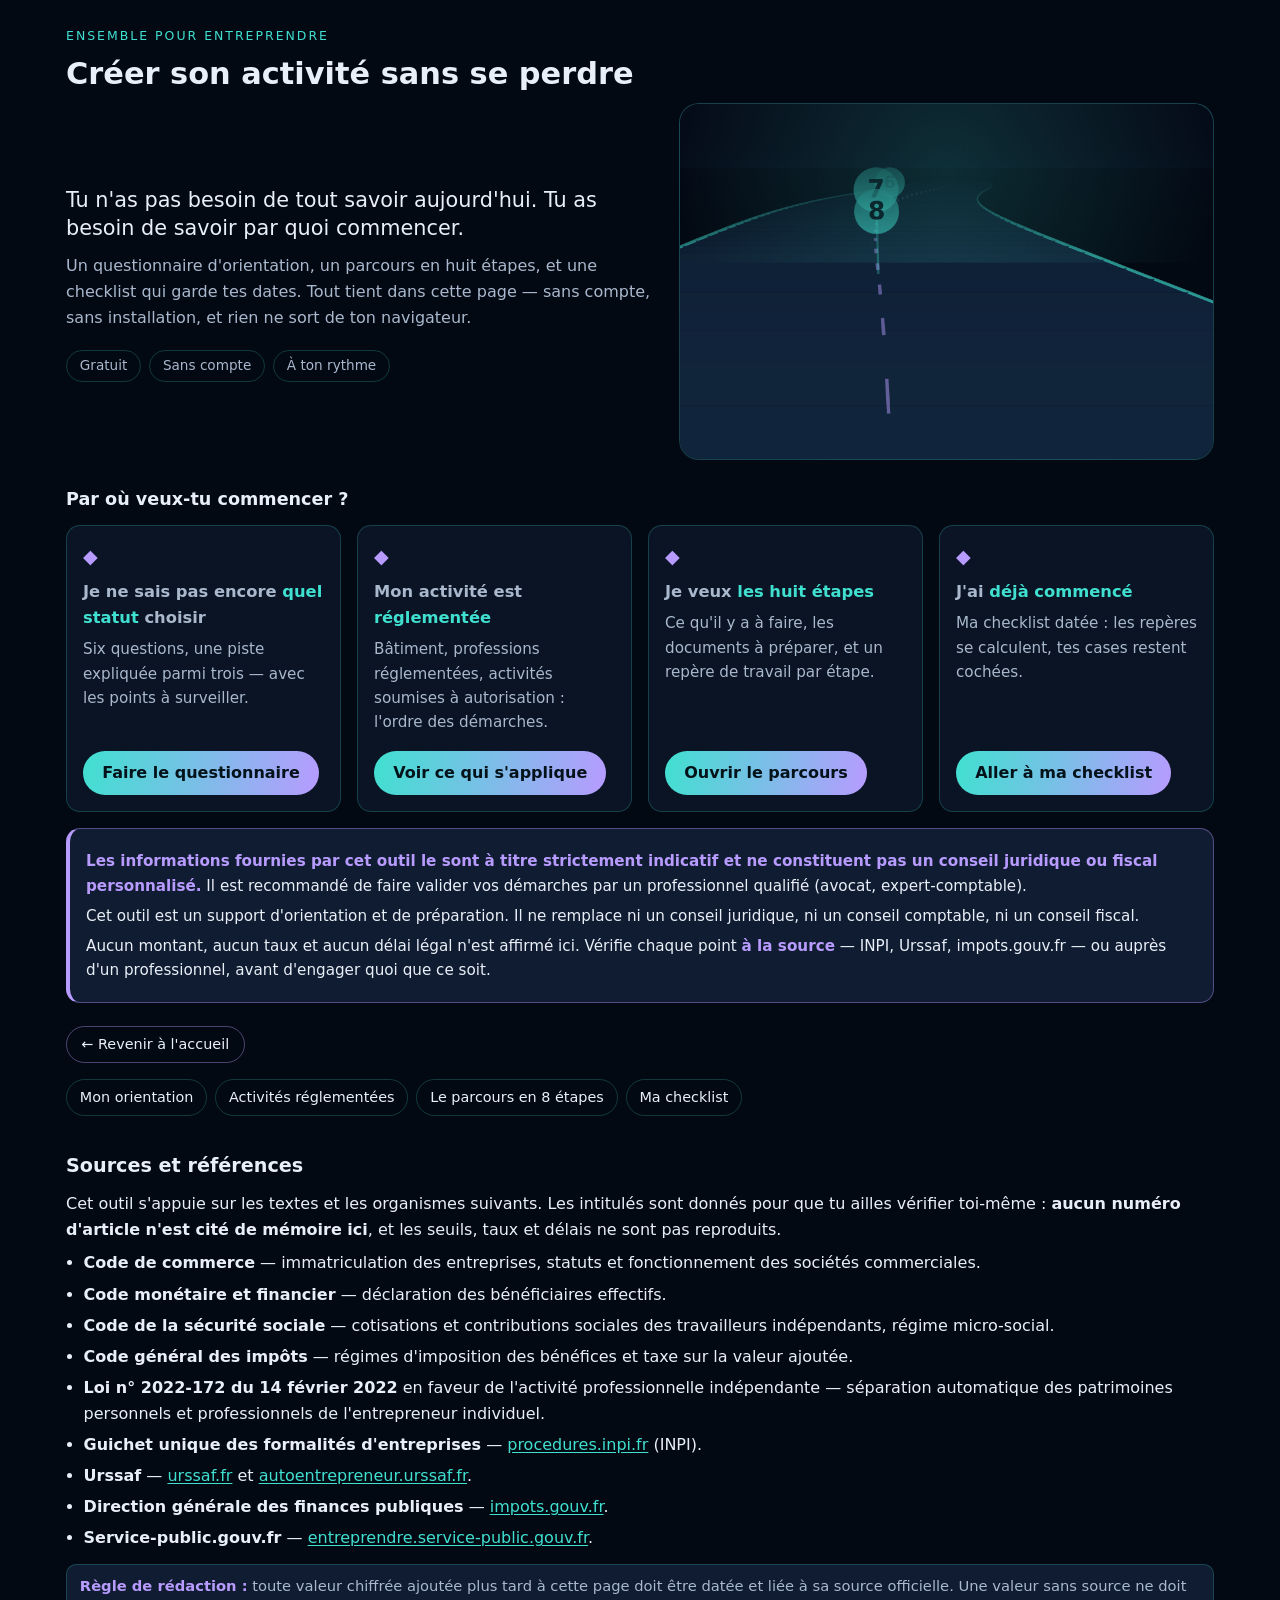
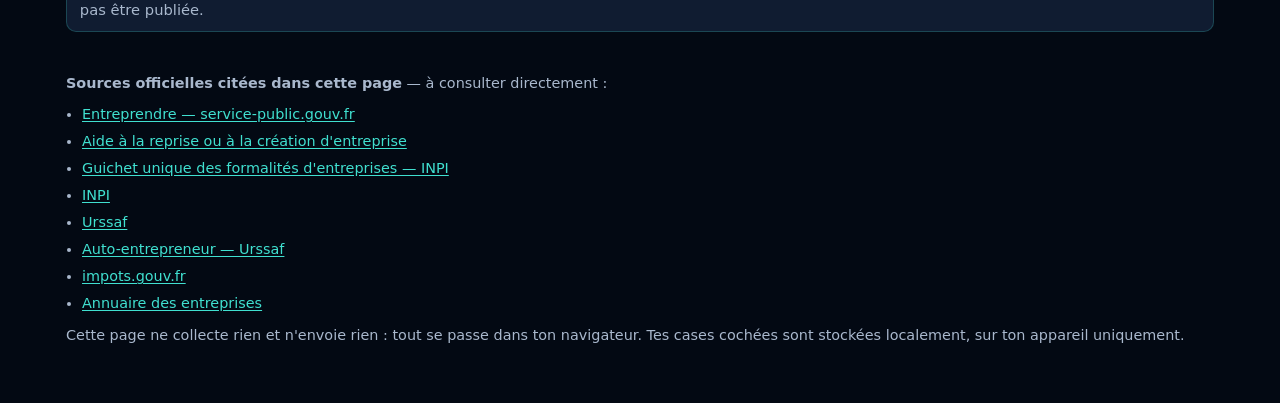
==== index.html @ 9015b389 "Conformité juridique : avertissement renforcé, redirection professionnelle, bloc sources" ====
<!DOCTYPE html>
<html lang="fr">
<head>
<meta charset="utf-8">
<meta name="viewport" content="width=device-width, initial-scale=1">
<title>Créer son activité sans se perdre — Ensemble pour entreprendre</title>
<meta name="description" content="Parcours guidé et checklist personnalisée pour créer son activité : orientation de statut, documents à préparer, formalités et liens officiels.">
<style>
  :root{
    --fond:#030913;
    --panneau:#0a1424;
    --panneau-clair:#101c31;
    --bordure:rgba(64,224,208,.22);
    --bordure-violette:rgba(183,155,255,.40);
    --texte:#e9eff8;
    --texte-doux:#a9b8cd;
    --turquoise:#40e0d0;
    --violet:#b79bff;
    --rayon:14px;
  }
  *{box-sizing:border-box}
  html{-webkit-text-size-adjust:100%}
  body{
    margin:0;
    background:var(--fond);
    color:var(--texte);
    font:16px/1.6 system-ui,-apple-system,"Segoe UI",Roboto,"Helvetica Neue",Arial,sans-serif;
    padding-bottom:3rem;
  }
  .enveloppe{max-width:1180px;margin:0 auto;padding:0 1rem}
  a{color:var(--turquoise);text-decoration:underline;text-underline-offset:2px}
  a:focus-visible,button:focus-visible,input:focus-visible,label:focus-visible{
    outline:2px solid var(--violet);outline-offset:2px;border-radius:6px;
  }
  header{padding:2.2rem 0 1rem}
  .marque{
    margin:0;font-size:.78rem;letter-spacing:.16em;text-transform:uppercase;
    color:var(--turquoise);
  }
  h1{font-size:1.55rem;line-height:1.25;margin:.6rem 0 .5rem}
  .chapo{margin:0;color:var(--texte-doux)}
  h2{font-size:1.2rem;margin:2.2rem 0 .6rem}
  h3{font-size:1rem;margin:0 0 .5rem}
  p{margin:.5rem 0}
  .avertissement{
    background:var(--panneau-clair);
    border:1px solid var(--bordure-violette);
    border-left:4px solid var(--violet);
    border-radius:var(--rayon);
    padding:.9rem 1rem;
    margin:1rem 0 1.4rem;
  }
  .avertissement p{margin:.35rem 0;font-size:.95rem}
  .avertissement strong{color:var(--violet)}
  .alerte-pro{
    background:linear-gradient(135deg,rgba(64,224,208,.08),rgba(183,155,255,.12)),var(--panneau-clair);
    border:1px solid var(--bordure-violette);border-left:4px solid var(--turquoise);
    border-radius:var(--rayon);padding:.9rem 1rem;margin:1rem 0 1.4rem;
  }
  .alerte-pro p{margin:.35rem 0;font-size:.95rem}
  .alerte-pro ul{margin:.5rem 0 .5rem 1.1rem}
  .alerte-pro li{margin:.3rem 0;font-size:.95rem}
  #sources{margin-top:2rem}
  #sources li{margin:.35rem 0}
  nav.sommaire{display:flex;flex-wrap:wrap;gap:.5rem;margin:1rem 0 0}
  nav.sommaire a{
    border:1px solid var(--bordure);border-radius:999px;padding:.35rem .8rem;
    font-size:.9rem;text-decoration:none;color:var(--texte)
  }
  .carte{
    background:var(--panneau);border:1px solid var(--bordure);
    border-radius:var(--rayon);padding:1rem;margin:.9rem 0;
  }
  .question{border:0;margin:0 0 1rem;padding:0}
  .question legend{font-weight:600;padding:0 0 .35rem}
  .choix{display:block;margin:.25rem 0;color:var(--texte-doux)}
  .choix input{margin-right:.5rem}
  button{
    font:inherit;color:#04121a;background:var(--turquoise);
    border:0;border-radius:999px;padding:.6rem 1.2rem;font-weight:600;cursor:pointer;
  }
  button.secondaire{
    background:transparent;color:var(--texte);border:1px solid var(--bordure-violette);
  }
  .resultat{border-color:var(--bordure-violette)}
  .resultat h3{color:var(--turquoise)}
  .etape{border-left:3px solid var(--turquoise)}
  .etape .num{
    display:inline-block;font-size:.8rem;letter-spacing:.1em;text-transform:uppercase;
    color:var(--turquoise);margin-bottom:.2rem;
  }
  ul{margin:.4rem 0 .4rem 1.1rem;padding:0}
  li{margin:.25rem 0}
  .titre-liste{font-weight:600;color:var(--texte);margin:.7rem 0 .1rem}
  .repere{
    margin-top:.8rem;padding:.6rem .8rem;border-radius:10px;
    background:var(--panneau-clair);border:1px solid var(--bordure);
    font-size:.92rem;color:var(--texte-doux)
  }
  .repere b{color:var(--violet)}
  .liens{margin-top:.7rem;font-size:.95rem}
  .liens a{display:inline-block;margin:.15rem .8rem .15rem 0}
  .verifier{
    display:inline-block;font-size:.78rem;letter-spacing:.06em;text-transform:uppercase;
    color:var(--violet);border:1px solid var(--bordure-violette);border-radius:999px;
    padding:.1rem .55rem;margin-left:.4rem
  }
  .check{
    display:flex;gap:.6rem;align-items:flex-start;margin:.3rem 0;
    color:var(--texte-doux)
  }
  .check input{margin-top:.35rem}
  .jauge{
    height:10px;border-radius:999px;background:var(--panneau-clair);
    border:1px solid var(--bordure);overflow:hidden;margin:.6rem 0 .3rem
  }
  .jauge > span{display:block;height:100%;background:var(--turquoise);width:0}
  .compte{font-size:.9rem;color:var(--texte-doux);margin:0 0 .8rem}
  .date-champ{display:flex;flex-wrap:wrap;gap:.6rem;align-items:center;margin:.6rem 0 1rem}
  input[type="date"]{
    font:inherit;color:var(--texte);background:var(--panneau-clair);
    border:1px solid var(--bordure);border-radius:10px;padding:.5rem .7rem
  }
  footer{margin-top:2.5rem;color:var(--texte-doux);font-size:.9rem}
  footer ul{margin-left:1rem}
  .groupe-checklist{border-left:2px solid var(--bordure);padding-left:.9rem;margin:1rem 0}
  .groupe-checklist h3{color:var(--texte)}
  @media (min-width:620px){
    h1{font-size:1.9rem}
  }
  @media (prefers-reduced-motion:reduce){
    *{transition:none !important;animation:none !important;scroll-behavior:auto !important}
  }

  /* ---------------- Accueil à cartes ---------------- */
  .entete{padding:1.6rem 0 .4rem}
  #accueil h1{margin:.2rem 0 .6rem}
  .accueil-grille{display:grid;gap:1.4rem;align-items:center;margin:.4rem 0 1.6rem}
  .accroche{font-size:1.3rem;line-height:1.35;color:var(--texte);margin:.6rem 0 .7rem}
  .pastilles{display:flex;flex-wrap:wrap;gap:.5rem;list-style:none;margin:1rem 0 0;padding:0}
  .pastilles li{
    border:1px solid var(--bordure);border-radius:999px;padding:.25rem .8rem;
    font-size:.85rem;color:var(--texte-doux)
  }
  .scene{
    border:1px solid var(--bordure);border-radius:20px;overflow:hidden;
    background:radial-gradient(120% 120% at 70% 10%, rgba(64,224,208,.10), rgba(3,9,19,0) 60%), var(--panneau)
  }
  #chemin-3d{display:block;width:100%;height:auto}
  .titre-accueil{font-size:1.1rem;margin:1.6rem 0 .7rem}
  .cartes-choix{display:grid;gap:1rem;grid-template-columns:repeat(auto-fit,minmax(250px,1fr))}
  .choix{display:flex;flex-direction:column;margin:0}
  .choix h3{margin:0 0 .4rem;font-size:1.02rem}
  .choix .mot{color:var(--turquoise)}
  .choix .icone{margin:0 0 .4rem;font-size:1.2rem;color:var(--violet)}
  .choix p{margin:0 0 1rem;color:var(--texte-doux);font-size:.95rem}
  .choix .bouton{margin-top:auto;align-self:flex-start}
  .bouton{
    display:inline-block;font:inherit;font-weight:600;color:#04121a;text-decoration:none;
    background:linear-gradient(100deg,var(--turquoise),var(--violet));
    border:0;border-radius:999px;padding:.6rem 1.2rem;cursor:pointer
  }
  .bouton:hover{filter:brightness(1.08)}
  .retour{
    display:inline-block;color:var(--texte);border:1px solid var(--bordure-violette);
    border-radius:999px;padding:.4rem .9rem;font-size:.9rem;text-decoration:none
  }

  /* ---------------- Le contenu vit derrière les cartes ----------------
     Sans JavaScript, chaque carte reste un lien vers son ancre :
     :target affiche la bonne partie. Rien ne dépend du script.      */
  #contenu{margin-top:.6rem}
  #contenu section{display:none}
  #contenu section:target{display:block}
  .retour-ligne{margin:1.2rem 0 .6rem}
  #etapes{display:grid;gap:1rem;grid-template-columns:repeat(auto-fit,minmax(330px,1fr))}
  #etapes .carte{margin:0}

  @media (min-width:900px){
    .accueil-grille{grid-template-columns:1.05fr .95fr}
  }
</style>
</head>
<body>
<div class="enveloppe">

  <header class="entete">
    <p class="marque">Ensemble pour entreprendre</p>
  </header>

  <section id="accueil" aria-labelledby="titre-accueil">
    <h1 id="titre-accueil">Créer son activité sans se perdre</h1>

    <div class="accueil-grille">
      <div class="accueil-texte">
        <p class="accroche">Tu n'as pas besoin de tout savoir aujourd'hui. Tu as besoin de savoir par quoi commencer.</p>
        <p class="chapo">Un questionnaire d'orientation, un parcours en huit étapes, et une checklist qui garde tes dates. Tout tient dans cette page — sans compte, sans installation, et rien ne sort de ton navigateur.</p>
        <ul class="pastilles">
          <li>Gratuit</li>
          <li>Sans compte</li>
          <li>À ton rythme</li>
        </ul>
      </div>
      <div class="scene">
        <canvas id="chemin-3d" width="900" height="600" role="img" aria-label="Le chemin des huit étapes, dessiné en perspective"></canvas>
      </div>
    </div>

    <h2 class="titre-accueil">Par où veux-tu commencer ?</h2>
    <div class="cartes-choix">
      <article class="carte choix">
        <p class="icone" aria-hidden="true">◆</p>
        <h3>Je ne sais pas encore <span class="mot">quel statut</span> choisir</h3>
        <p>Six questions, une piste expliquée parmi trois — avec les points à surveiller.</p>
        <a class="bouton" href="#orientation">Faire le questionnaire</a>
      </article>
      <article class="carte choix">
        <p class="icone" aria-hidden="true">◆</p>
        <h3>Mon activité est <span class="mot">réglementée</span></h3>
        <p>Bâtiment, professions réglementées, activités soumises à autorisation : l'ordre des démarches.</p>
        <a class="bouton" href="#reglementees">Voir ce qui s'applique</a>
      </article>
      <article class="carte choix">
        <p class="icone" aria-hidden="true">◆</p>
        <h3>Je veux <span class="mot">les huit étapes</span></h3>
        <p>Ce qu'il y a à faire, les documents à préparer, et un repère de travail par étape.</p>
        <a class="bouton" href="#parcours">Ouvrir le parcours</a>
      </article>
      <article class="carte choix">
        <p class="icone" aria-hidden="true">◆</p>
        <h3>J'ai <span class="mot">déjà commencé</span></h3>
        <p>Ma checklist datée : les repères se calculent, tes cases restent cochées.</p>
        <a class="bouton" href="#checklist">Aller à ma checklist</a>
      </article>
    </div>
  </section>

  <div class="avertissement" role="note">
    <p><strong>Les informations fournies par cet outil le sont à titre strictement indicatif et ne constituent pas un conseil juridique ou fiscal personnalisé.</strong> Il est recommandé de faire valider vos démarches par un professionnel qualifié (avocat, expert-comptable).</p>
    <p>Cet outil est un support d'orientation et de préparation. Il ne remplace ni un conseil juridique, ni un conseil comptable, ni un conseil fiscal.</p>
    <p>Aucun montant, aucun taux et aucun délai légal n'est affirmé ici. Vérifie chaque point <strong>à la source</strong> — INPI, Urssaf, impots.gouv.fr — ou auprès d'un professionnel, avant d'engager quoi que ce soit.</p>
  </div>

  <div id="contenu">
    <p class="retour-ligne"><a class="retour" href="#accueil">← Revenir à l'accueil</a></p>
    <nav class="sommaire" aria-label="Sommaire">
      <a href="#orientation">Mon orientation</a>
      <a href="#reglementees">Activités réglementées</a>
      <a href="#parcours">Le parcours en 8 étapes</a>
      <a href="#checklist">Ma checklist</a>
    </nav>

  <main>
    <section id="orientation">
      <h2>1. Mon orientation de statut</h2>
      <p>Six questions, une piste parmi trois. C'est une orientation, pas une décision : trois réponses pèsent vraiment — seul ou à plusieurs, ta priorité, l'arrivée d'associés — les autres servent à préciser ton projet.</p>

      <form id="formulaire" class="carte">
        <fieldset class="question">
          <legend>Tu lances ton activité…</legend>
          <label class="choix"><input type="radio" name="q1" value="seul" required> seul</label>
          <label class="choix"><input type="radio" name="q1" value="plusieurs"> à plusieurs</label>
        </fieldset>

        <fieldset class="question">
          <legend>Ton activité porte plutôt sur…</legend>
          <label class="choix"><input type="radio" name="q2" value="produits" required> la vente de produits</label>
          <label class="choix"><input type="radio" name="q2" value="services"> des prestations de services</label>
          <label class="choix"><input type="radio" name="q2" value="deux"> les deux</label>
        </fieldset>

        <fieldset class="question">
          <legend>Ta priorité, aujourd'hui…</legend>
          <label class="choix"><input type="radio" name="q3" value="vite" required> démarrer vite, avec le moins de formalités</label>
          <label class="choix"><input type="radio" name="q3" value="charges"> déduire mes charges et piloter finement</label>
          <label class="choix"><input type="radio" name="q3" value="remuneration"> arbitrer ma rémunération entre salaire et dividendes</label>
        </fieldset>

        <fieldset class="question">
          <legend>Souhaites-tu pouvoir accueillir de nouveaux associés facilement ?</legend>
          <label class="choix"><input type="radio" name="q4" value="oui" required> oui</label>
          <label class="choix"><input type="radio" name="q4" value="non"> non</label>
        </fieldset>

        <fieldset class="question">
          <legend>Penses-tu facturer avec TVA dès le départ ?</legend>
          <p class="choix">La TVA ne départage pas les statuts : une micro-entreprise peut tout à fait facturer la TVA. Cette réponse sert au parcours, pas à la recommandation.</p>
          <label class="choix"><input type="radio" name="q5" value="oui" required> oui</label>
          <label class="choix"><input type="radio" name="q5" value="non"> non</label>
          <label class="choix"><input type="radio" name="q5" value="sais-pas"> je ne sais pas encore</label>
        </fieldset>

        <fieldset class="question">
          <legend>Envisages-tu des salariés à court terme ?</legend>
          <label class="choix"><input type="radio" name="q6" value="oui" required> oui</label>
          <label class="choix"><input type="radio" name="q6" value="non"> non</label>
          <label class="choix"><input type="radio" name="q6" value="sais-pas"> je ne sais pas encore</label>
        </fieldset>

        <button type="submit">Voir ma piste</button>
      </form>

      <div id="resultat" class="carte resultat" hidden aria-live="polite"></div>

      <div class="alerte-pro" role="note">
        <p><strong>Ces trois choix engagent durablement — fais-les valider.</strong></p>
        <ul>
          <li><strong>Le statut</strong> : micro-entreprise, SASU/SAS, EURL/SARL. Le passage d'un régime à l'autre n'est pas réversible sans frais ni délai.</li>
          <li><strong>Le régime fiscal</strong> : impôt sur le revenu ou impôt sur les sociétés, et l'option éventuelle.</li>
          <li><strong>Ta rémunération</strong> : salaire, dividendes, ou les deux — et ce que chacun coûte en cotisations.</li>
        </ul>
        <p>Un expert-comptable ou un avocat te répond en une heure sur ces points. C'est le meilleur argent que tu dépenseras dans ton projet. Pour trouver un professionnel : <a href="https://www.experts-comptables.fr/" rel="noopener">experts-comptables.fr</a> (ordre des experts-comptables).</p>
      </div>
    </section>

    <section id="reglementees">
      <h2>2. Si ton activité est réglementée</h2>
      <p>Certaines activités demandent une qualification, une autorisation ou une assurance <strong>en plus</strong> des formalités habituelles. Le parcours ne les remplace pas : il les complète.</p>
      <div class="carte">
        <p class="titre-liste">Bâtiment et artisanat</p>
        <ul>
          <li>Une qualification professionnelle peut être exigée pour t'inscrire au répertoire des métiers.</li>
          <li>Une assurance de responsabilité civile décennale est obligatoire dès lors que tu réalises des travaux de construction.</li>
        </ul>
        <p class="titre-liste">Professions libérales réglementées</p>
        <ul>
          <li>Selon la profession, une inscription à un ordre, une autorisation d'exercice ou un diplôme est nécessaire.</li>
          <li>Les règles de société — participation, capital, dénomination — peuvent être propres à ta profession.</li>
        </ul>
        <p class="titre-liste">Activités soumises à autorisation</p>
        <ul>
          <li>Débit de boissons, transport de personnes ou de marchandises, sécurité privée, commerce alimentaire, hébergement : des autorisations spécifiques s'ajoutent aux formalités.</li>
          <li>Certaines activités sont interdites ou encadrées selon le statut choisi : à vérifier avant de trancher.</li>
        </ul>
        <p class="titre-liste">Dans tous les cas</p>
        <ul>
          <li>Renseigne-toi d'abord auprès de l'autorité compétente pour ton métier ou ton ordre professionnel, puis déclare ton activité sur le guichet unique.</li>
        </ul>
        <p class="repere"><b>Repère de travail :</b> avant le dépôt du dossier<span class="verifier">à vérifier à la source</span></p>
        <p class="liens">
          <a href="https://entreprendre.service-public.gouv.fr/" rel="noopener">Entreprendre — service-public.gouv.fr</a>
          <a href="https://procedures.inpi.fr/" rel="noopener">Guichet unique — INPI</a>
        </p>
      </div>
    </section>

    <section id="parcours">
      <h2>3. Le parcours en huit étapes</h2>
      <p>Pour chaque étape : ce qu'il y a à faire, les documents à préparer, un repère de travail, et le lien officiel.</p>
      <div id="etapes"></div>
    </section>

    <section id="checklist">
      <h2>4. Ma checklist, avec mes dates</h2>
      <p>Entre la date de départ : les repères se calculent à partir d'elle, et tes cases cochées restent enregistrées dans ce navigateur.</p>

      <div class="date-champ">
        <label for="depart">Date de départ :</label>
        <input type="date" id="depart">
        <button type="button" class="secondaire" id="reinitialiser">Réinitialiser</button>
      </div>

      <div class="jauge" role="progressbar" aria-label="Progression de la checklist" aria-valuemin="0" aria-valuemax="100" aria-valuenow="0" id="jauge">
        <span id="jauge-remplie"></span>
      </div>
      <p class="compte" id="compte">0 point sur 0</p>

      <p class="repere">Ces repères sont un <b>plan de travail</b>, pas des échéances légales. Les délais réels dépendent de ta situation et se vérifient à la source.</p>

      <div id="groupes"></div>
    </section>
  </main>
  </div>

  <section id="sources">
    <h2>Sources et références</h2>
    <p>Cet outil s'appuie sur les textes et les organismes suivants. Les intitulés sont donnés pour que tu ailles vérifier toi-même : <strong>aucun numéro d'article n'est cité de mémoire ici</strong>, et les seuils, taux et délais ne sont pas reproduits.</p>
    <ul>
      <li><strong>Code de commerce</strong> — immatriculation des entreprises, statuts et fonctionnement des sociétés commerciales.</li>
      <li><strong>Code monétaire et financier</strong> — déclaration des bénéficiaires effectifs.</li>
      <li><strong>Code de la sécurité sociale</strong> — cotisations et contributions sociales des travailleurs indépendants, régime micro-social.</li>
      <li><strong>Code général des impôts</strong> — régimes d'imposition des bénéfices et taxe sur la valeur ajoutée.</li>
      <li><strong>Loi n° 2022-172 du 14 février 2022</strong> en faveur de l'activité professionnelle indépendante — séparation automatique des patrimoines personnels et professionnels de l'entrepreneur individuel.</li>
      <li><strong>Guichet unique des formalités d'entreprises</strong> — <a href="https://procedures.inpi.fr/" rel="noopener">procedures.inpi.fr</a> (INPI).</li>
      <li><strong>Urssaf</strong> — <a href="https://www.urssaf.fr/" rel="noopener">urssaf.fr</a> et <a href="https://www.autoentrepreneur.urssaf.fr/" rel="noopener">autoentrepreneur.urssaf.fr</a>.</li>
      <li><strong>Direction générale des finances publiques</strong> — <a href="https://www.impots.gouv.fr/" rel="noopener">impots.gouv.fr</a>.</li>
      <li><strong>Service-public.gouv.fr</strong> — <a href="https://entreprendre.service-public.gouv.fr/" rel="noopener">entreprendre.service-public.gouv.fr</a>.</li>
    </ul>
    <p class="repere"><b>Règle de rédaction :</b> toute valeur chiffrée ajoutée plus tard à cette page doit être datée et liée à sa source officielle. Une valeur sans source ne doit pas être publiée.</p>
  </section>

  <footer>
    <p><strong>Sources officielles citées dans cette page</strong> — à consulter directement :</p>
    <ul>
      <li><a href="https://entreprendre.service-public.gouv.fr/">Entreprendre — service-public.gouv.fr</a></li>
      <li><a href="https://entreprendre.service-public.gouv.fr/vosdroits/F15252">Aide à la reprise ou à la création d'entreprise</a></li>
      <li><a href="https://procedures.inpi.fr/">Guichet unique des formalités d'entreprises — INPI</a></li>
      <li><a href="https://www.inpi.fr/">INPI</a></li>
      <li><a href="https://www.urssaf.fr/">Urssaf</a></li>
      <li><a href="https://www.autoentrepreneur.urssaf.fr/">Auto-entrepreneur — Urssaf</a></li>
      <li><a href="https://www.impots.gouv.fr/">impots.gouv.fr</a></li>
      <li><a href="https://annuaire-entreprises.data.gouv.fr/">Annuaire des entreprises</a></li>
    </ul>
    <p>Cette page ne collecte rien et n'envoie rien : tout se passe dans ton navigateur. Tes cases cochées sont stockées localement, sur ton appareil uniquement.</p>
  </footer>
</div>

<script>
(function(){
  "use strict";

  /* ------------------------------------------------------------------
     Les huit étapes. Aucun montant, aucun taux, aucun délai légal :
     dès qu'une valeur n'est pas certaine, on renvoie à la source.
     ------------------------------------------------------------------ */
  var ETAPES = [
    {
      id:"statut",
      titre:"Choisir son statut",
      avertissement:true,
      faire:[
        "Répondre au questionnaire d'orientation ci-dessus",
        "Comparer les trois pistes : micro-entreprise, SASU ou SAS, EURL ou SARL",
        "Noter les questions à poser à un professionnel avant de trancher"
      ],
      documents:[
        "Pièce d'identité",
        "Justificatif de domicile"
      ],
      repere:"Avant toute formalité",
      semaines:0,
      liens:[
        {t:"Entreprendre — service-public.gouv.fr", u:"https://entreprendre.service-public.gouv.fr/"},
        {t:"INPI", u:"https://www.inpi.fr/"}
      ]
    },
    {
      id:"dossier",
      titre:"Préparer son dossier",
      faire:[
        "Décrire l'activité en une phrase claire",
        "Choisir un nom et vérifier sa disponibilité",
        "Rassembler les pièces demandées",
        "Rédiger les statuts si tu crées une société — avec un accompagnement professionnel"
      ],
      documents:[
        "Pièce d'identité",
        "Justificatif de domicile",
        "Les pièces complémentaires réclamées par le guichet unique, selon ta situation"
      ],
      repere:"Avant le dépôt",
      semaines:1,
      liens:[
        {t:"Guichet unique — INPI", u:"https://procedures.inpi.fr/"},
        {t:"INPI", u:"https://www.inpi.fr/"}
      ]
    },
    {
      id:"formalites",
      titre:"Formalités : guichet unique et annonce légale",
      faire:[
        "Déposer la déclaration sur le guichet unique",
        "Publier une annonce légale si tu crées une société — vérifie si ta situation l'exige",
        "Déclarer les bénéficiaires effectifs si tu crées une société",
        "Suivre l'état du dossier et répondre aux demandes de complément"
      ],
      documents:[
        "Le dossier préparé à l'étape précédente",
        "Les justificatifs réclamés par le guichet unique"
      ],
      repere:"Dès que le dossier est complet — un dossier incomplet suspend le traitement",
      semaines:2,
      liens:[
        {t:"Guichet unique — INPI", u:"https://procedures.inpi.fr/"},
        {t:"Aide à la création d'entreprise — service-public", u:"https://entreprendre.service-public.gouv.fr/vosdroits/F15252"}
      ]
    },
    {
      id:"urssaf",
      titre:"Urssaf",
      faire:[
        "Créer son compte",
        "Déclarer l'activité selon le régime retenu",
        "Organiser ses déclarations périodiques",
        "Vérifier ta protection sociale de dirigeant : régime des indépendants ou assimilé salarié, selon le statut",
        "Vérifier ses options et ses échéances dans l'espace en ligne"
      ],
      documents:[
        "Numéro d'identification de l'entreprise, une fois attribué",
        "Coordonnées bancaires"
      ],
      repere:"Après l'immatriculation — les périodicités dépendent du régime et se vérifient à la source",
      semaines:3,
      liens:[
        {t:"Urssaf", u:"https://www.urssaf.fr/"},
        {t:"Auto-entrepreneur — Urssaf", u:"https://www.autoentrepreneur.urssaf.fr/"}
      ]
    },
    {
      id:"impots",
      titre:"Impôts",
      faire:[
        "Créer son espace professionnel",
        "Vérifier le régime fiscal retenu — impôt sur le revenu ou impôt sur les sociétés — et l'option éventuelle",
        "Déclarer son chiffre d'affaires ou ses résultats selon le régime",
        "Se renseigner sur les options disponibles",
        "Vérifier son régime de TVA : franchise en base ou réel, selon le chiffre d'affaires"
      ],
      documents:[
        "Numéro d'identification de l'entreprise",
        "Justificatifs de chiffre d'affaires ou de résultat"
      ],
      repere:"À l'ouverture de l'espace professionnel — régime, périodicité et options se vérifient à la source",
      semaines:4,
      liens:[
        {t:"impots.gouv.fr", u:"https://www.impots.gouv.fr/"}
      ]
    },
    {
      id:"banque",
      titre:"Banque",
      faire:[
        "Ouvrir un compte dédié à l'activité",
        "Pour une société, déposer le capital selon les modalités indiquées par l'établissement",
        "Séparer les flux personnels et professionnels"
      ],
      documents:[
        "Justificatif d'immatriculation",
        "Pièce d'identité",
        "Les documents réclamés par ton établissement"
      ],
      repere:"Avant les premiers encaissements",
      semaines:4,
      liens:[
        {t:"Entreprendre — service-public.gouv.fr", u:"https://entreprendre.service-public.gouv.fr/"}
      ]
    },
    {
      id:"assurances",
      titre:"Assurances",
      faire:[
        "Identifier les assurances obligatoires pour ton activité",
        "Vérifier la responsabilité civile professionnelle",
        "Étudier prévoyance et multirisque selon tes besoins",
        "Vérifier l'assurance décennale si ton activité relève du bâtiment"
      ],
      documents:[
        "Description précise de l'activité",
        "Les questionnaires de ton assureur"
      ],
      repere:"Avant le premier chantier, la première prestation ou la première vente",
      semaines:6,
      liens:[
        {t:"Entreprendre — service-public.gouv.fr", u:"https://entreprendre.service-public.gouv.fr/"}
      ]
    },
    {
      id:"final",
      titre:"Checklist finale",
      faire:[
        "Vérifier l'immatriculation et récupérer le justificatif",
        "Activer les accès en ligne utiles",
        "Vérifier les mentions légales de tes documents",
        "Mettre en place la facturation",
        "Planifier les déclarations à venir",
        "Archiver les pièces justificatives",
        "Vérifier la cotisation foncière des entreprises et son échéance",
        "Prévoir le suivi annuel : déclarations, comptes et assemblées si tu es en société"
      ],
      documents:[
        "Justificatif d'immatriculation",
        "Statuts, si société",
        "Contrats et assurances"
      ],
      repere:"Une fois l'immatriculation obtenue",
      semaines:8,
      liens:[
        {t:"Annuaire des entreprises", u:"https://annuaire-entreprises.data.gouv.fr/"},
        {t:"impots.gouv.fr", u:"https://www.impots.gouv.fr/"}
      ]
    }
  ];

  /* ------------------------------------------------------------------ */
  var CLES = {
    "1":"micro",
    "2":"societe",
    "3":"eurl"
  };

  var PISTES = {
    micro:{
      titre:"Micro-entreprise (auto-entrepreneur)",
      pourquoi:[
        "Tu démarres seul, sans associé.",
        "Tu veux le moins de formalités possible.",
        "Tu n'as pas besoin de déduire tes charges pour l'instant."
      ],
      vigilance:[
        "Un plafond de chiffre d'affaires encadre ce régime : vérifie-le à la source, il dépend de ton activité.",
        "La déduction des charges réelles n'est pas possible de la même façon qu'en société.",
        "Certaines activités en sont exclues ou relèvent d'un régime particulier."
      ]
    },
    societe:{
      titre:"Société par actions : SASU si tu es seul, SAS si vous êtes plusieurs",
      pourquoi:[
        "Tu démarres à plusieurs, ou tu veux pouvoir accueillir de nouveaux associés facilement.",
        "La souplesse de fonctionnement et de répartition des parts compte pour toi.",
        "Tu veux arbitrer entre rémunération et dividendes."
      ],
      vigilance:[
        "Une SASU est unipersonnelle : dès qu'un deuxième associé entre, elle devient une SAS.",
        "Des statuts écrits sont nécessaires : fais-les relire avant signature.",
        "Les règles sociales du dirigeant diffèrent de celles d'une entreprise individuelle.",
        "La comptabilité et les obligations déclaratives sont plus lourdes."
      ]
    },
    eurl:{
      titre:"EURL ou SARL (société à responsabilité limitée)",
      pourquoi:[
        "Tu démarres seul, mais tu veux déduire tes charges et piloter finement.",
        "Tu cherches un cadre plus encadré que la société par actions.",
        "Tu prévois des revenus qui rendent la micro-entreprise inadaptée — à vérifier à la source avec des chiffres réels."
      ],
      vigilance:[
        "La protection de ton patrimoine personnel ne dépend plus du statut : l'entrepreneur individuel bénéficie d'une séparation automatique des patrimoines — à vérifier à la source.",
        "Des statuts écrits sont nécessaires : fais-les relire avant signature.",
        "Le passage de l'entreprise individuelle à la société ne se défait pas d'un clic.",
        "Les obligations comptables sont plus lourdes qu'en micro-entreprise."
      ]
    }
  };

  /* ---------------- Formulaire d'orientation ---------------- */
  var formulaire = document.getElementById("formulaire");
  var resultat = document.getElementById("resultat");

  function reinitialiserFormulaire(){
    formulaire.reset();
    resultat.hidden = true;
    resultat.innerHTML = "";
  }

  formulaire.addEventListener("submit", function(evenement){
    evenement.preventDefault();
    if(!formulaire.reportValidity()){ return; }

    var donnees = new FormData(formulaire);
    var q1 = donnees.get("q1");
    var q3 = donnees.get("q3");
    var q4 = donnees.get("q4");

    /* Règles d'orientation, volontairement structurelles :
       - une SASU est unipersonnelle, donc « à plusieurs » oriente vers une
         société pluripersonnelle (SAS ou SARL) ;
       - la TVA ne départage pas les statuts : une micro-entreprise peut
         facturer la TVA, la question ne pèse donc pas ici ;
       - la protection du patrimoine ne départage plus les statuts depuis la
         séparation automatique des patrimoines de l'entrepreneur individuel. */
    var piste;
    if(q1 === "plusieurs" || q4 === "oui"){
      piste = "societe";
    } else if(q3 === "charges" || q3 === "remuneration"){
      piste = "eurl";
    } else {
      piste = "micro";
    }

    var p = PISTES[piste];
    var html = "";
    html += "<h3>Piste d'orientation : " + p.titre + "</h3>";
    html += "<p class=\"titre-liste\">Pourquoi cette piste</p><ul>";
    p.pourquoi.forEach(function(l){ html += "<li>" + l + "</li>"; });
    html += "</ul>";
    html += "<p class=\"titre-liste\">Points de vigilance</p><ul>";
    p.vigilance.forEach(function(l){ html += "<li>" + l + "</li>"; });
    html += "</ul>";
    html += "<p><strong>C'est une orientation, pas une décision.</strong> Aucun plafond, aucun taux ni aucun délai n'est avancé ici : " +
            "ces valeurs dépendent de ton activité et de ta situation, et se vérifient à la source.</p>";
    html += "<p><a href=\"https://entreprendre.service-public.gouv.fr/\">Comparer les statuts — service-public.gouv.fr</a></p>";
    html += "<p><button type=\"button\" class=\"secondaire\" id=\"effacer-resultat\">Refaire le questionnaire</button></p>";

    resultat.innerHTML = html;
    resultat.hidden = false;
    document.getElementById("effacer-resultat").addEventListener("click", reinitialiserFormulaire);
    resultat.scrollIntoView({block:"nearest"});
  });

  /* ---------------- Parcours ---------------- */
  var zoneEtapes = document.getElementById("etapes");

  ETAPES.forEach(function(etape, indice){
    var article = document.createElement("article");
    article.className = "carte etape";
    var h = "";
    h += "<p class=\"num\">Étape " + (indice + 1) + " sur " + ETAPES.length + "</p>";
    h += "<h3>" + etape.titre + "</h3>";

    if(etape.avertissement){
      h += "<div class=\"avertissement\"><p><strong>Rappel :</strong> ce parcours est un outil d'orientation et de préparation. " +
           "Il ne remplace ni un conseil juridique, ni un conseil comptable, ni un conseil fiscal. Ce que tu coches ici n'est pas un acte juridique : " +
           "les formalités se font auprès des organismes officiels.</p></div>";
    }

    h += "<p class=\"titre-liste\">À faire</p><ul>";
    etape.faire.forEach(function(l){ h += "<li>" + l + "</li>"; });
    h += "</ul>";

    h += "<p class=\"titre-liste\">Documents à préparer</p><ul>";
    etape.documents.forEach(function(l){ h += "<li>" + l + "</li>"; });
    h += "</ul>";

    h += "<p class=\"repere\"><b>Repère de travail :</b> " + etape.repere +
         "<span class=\"verifier\">à vérifier à la source</span></p>";

    h += "<p class=\"liens\">";
    etape.liens.forEach(function(lien){
      h += "<a href=\"" + lien.u + "\" rel=\"noopener\">" + lien.t + "</a>";
    });
    h += "</p>";

    article.innerHTML = h;
    zoneEtapes.appendChild(article);
  });

  /* ---------------- Checklist avec dates ---------------- */
  var CLE_STOCKAGE = "ensemble-pour-entreprendre.v1";
  var champDepart = document.getElementById("depart");
  var zoneGroupes = document.getElementById("groupes");
  var jauge = document.getElementById("jauge");
  var jaugeRemplie = document.getElementById("jauge-remplie");
  var compte = document.getElementById("compte");

  var etat = { depart:"", coches:{} };

  try{
    var brut = window.localStorage.getItem(CLE_STOCKAGE);
    if(brut){
      var lu = JSON.parse(brut);
      if(lu && typeof lu === "object"){
        etat.depart = typeof lu.depart === "string" ? lu.depart : "";
        etat.coches = lu.coches && typeof lu.coches === "object" ? lu.coches : {};
      }
    }
  }catch(erreur){
    etat = { depart:"", coches:{} };
  }

  function enregistrer(){
    try{ window.localStorage.setItem(CLE_STOCKAGE, JSON.stringify(etat)); }catch(erreur){ /* stockage indisponible : on continue sans */ }
  }

  function cleCase(etapeId, indice){
    return etapeId + "::" + indice;
  }

  function toutesLesCases(){
    var liste = [];
    ETAPES.forEach(function(etape){
      etape.faire.forEach(function(_, indice){ liste.push(cleCase(etape.id, indice)); });
    });
    return liste;
  }

  function dateDuRepere(semaines){
    if(!etat.depart){ return ""; }
    var base = new Date(etat.depart + "T00:00:00");
    if(isNaN(base.getTime())){ return ""; }
    base.setDate(base.getDate() + semaines * 7);
    var options = { day:"numeric", month:"long", year:"numeric" };
    return base.toLocaleDateString("fr-FR", options);
  }

  function majJauge(){
    var cases = toutesLesCases();
    var total = cases.length;
    var faites = 0;
    cases.forEach(function(cle){ if(etat.coches[cle]){ faites += 1; } });
    var pourcent = total ? Math.round((faites / total) * 100) : 0;
    jaugeRemplie.style.width = pourcent + "%";
    jauge.setAttribute("aria-valuenow", String(pourcent));
    compte.textContent = faites + " point" + (faites > 1 ? "s" : "") + " sur " + total +
                         " — " + pourcent + " %";
  }

  function construireChecklist(){
    zoneGroupes.innerHTML = "";
    ETAPES.forEach(function(etape, indiceEtape){
      var groupe = document.createElement("div");
      groupe.className = "groupe-checklist";

      var date = dateDuRepere(etape.semaines);
      var entete = "<h3>" + (indiceEtape + 1) + ". " + etape.titre + "</h3>";
      if(date){
        entete += "<p class=\"repere\">Semaine du <b>" + date + "</b> — plan de travail, pas une échéance légale.</p>";
      }
      groupe.innerHTML = entete;

      etape.faire.forEach(function(libelle, indice){
        var cle = cleCase(etape.id, indice);
        var identifiant = "case-" + etape.id + "-" + indice;
        var ligne = document.createElement("label");
        ligne.className = "check";
        ligne.setAttribute("for", identifiant);
        var boite = document.createElement("input");
        boite.type = "checkbox";
        boite.id = identifiant;
        boite.checked = !!etat.coches[cle];
        boite.addEventListener("change", function(){
          if(boite.checked){ etat.coches[cle] = true; } else { delete etat.coches[cle]; }
          enregistrer();
          majJauge();
        });
        var texte = document.createElement("span");
        texte.textContent = libelle;
        ligne.appendChild(boite);
        ligne.appendChild(texte);
        groupe.appendChild(ligne);
      });

      zoneGroupes.appendChild(groupe);
    });
    majJauge();
  }

  champDepart.value = etat.depart || "";
  champDepart.addEventListener("change", function(){
    etat.depart = champDepart.value || "";
    enregistrer();
    construireChecklist();
  });

  document.getElementById("reinitialiser").addEventListener("click", function(){
    if(!window.confirm("Tout décocher et effacer la date de départ ?")){ return; }
    etat = { depart:"", coches:{} };
    champDepart.value = "";
    try{ window.localStorage.removeItem(CLE_STOCKAGE); }catch(erreur){ /* rien */ }
    construireChecklist();
  });

  construireChecklist();

  /* ---------------- Le chemin des huit étapes, vu en perspective ----------
     Une route qui s'enfonce vers l'horizon : le ruban du chemin, huit bornes
     numérotées, une caméra qui avance, l'étape en cours qui s'allume.
     Écrit à la main sur <canvas> : aucune bibliothèque, aucun réseau.
     Le tracé est périodique, donc la boucle de douze secondes est parfaite
     (elle revient exactement au même point, sans saut visible).
     Tout est facultatif — si le canvas n'existe pas (DOM simulé des audits,
     navigateur ancien), ou si le mouvement est réduit, on ne fait rien ou
     une image fixe. Jamais d'exception qui emporterait le reste de la page. */
  function dessinerChemin(){
    var scene = document.getElementById("chemin-3d");
    if(!scene || typeof scene.getContext !== "function"){ return; }

    var ctx;
    try{ ctx = scene.getContext("2d"); }catch(erreur){ ctx = null; }
    if(!ctx){ return; }

    var largeur = 900, hauteur = 600;
    var FOCALE = 900;            /* ouverture de la caméra */
    var DEMI = 190;              /* demi-largeur du ruban de chemin */
    var ECART = 380;             /* distance entre deux bornes */
    var BOUCLE = ECART * 8;      /* huit bornes par tour : la boucle est parfaite */
    var HAUTEUR_CAM = 75;        /* la caméra, au-dessus du sol */
    var HAUTEUR_BORNE = 45;      /* la borne, au-dessus du sol */
    var PLONGEE = 0.21;          /* la caméra regarde un peu vers le bas :
                                    sans cette plongée, la route s'écrase contre
                                    l'horizon et se lit comme un simple fil */
    var COS_P = Math.cos(PLONGEE), SIN_P = Math.sin(PLONGEE);
    var CENTRE_Y = hauteur * 0.5;
    var HORIZON = CENTRE_Y - FOCALE * Math.tan(PLONGEE);
    var DUREE = 12000;
    var PAS = 40;
    var PORTEE = 3200;

    function axe(z){             /* le tracé du chemin, qui serpente doucement :
                                    un virage trop ample sort du champ de la
                                    caméra et la route n'est plus dans l'axe */
      return 70 * Math.sin((2 * Math.PI * z) / BOUCLE);
    }

    /* y = hauteur au-dessus du sol ; le sol est à zéro, le ciel au-dessus.
       La caméra est inclinée de PLONGEE vers le bas. */
    function projeter(x, y, z, cz){
      var distance = cz - z;
      if(distance < 40){ return null; }
      var rel = y - HAUTEUR_CAM;
      var profondeur = -rel * SIN_P + distance * COS_P;
      if(profondeur < 40){ return null; }
      var vertical = rel * COS_P + distance * SIN_P;
      var echelle = FOCALE / profondeur;
      return {
        x:largeur / 2 + (x - axe(cz)) * echelle,
        y:CENTRE_Y - vertical * echelle,
        echelle:echelle,
        distance:distance
      };
    }

    function dessinerImage(cz){
      ctx.clearRect(0, 0, largeur, hauteur);

      /* le ciel */
      var ciel = ctx.createLinearGradient(0, 0, 0, HORIZON + 40);
      ciel.addColorStop(0, "#050b18");
      ciel.addColorStop(1, "#0a1729");
      ctx.fillStyle = ciel;
      ctx.fillRect(0, 0, largeur, HORIZON + 40);

      /* le sol */
      ctx.fillStyle = "#030913";
      ctx.fillRect(0, HORIZON, largeur, hauteur - HORIZON);

      /* le ruban du chemin, du plus loin au plus proche */
      var borneCourante = Math.floor(cz / ECART) + 1;
      var z, suivant, a1, b1, a2, b2, intensite;
      for(z = cz - PORTEE; z < cz + 240; z += PAS){
        suivant = z + PAS;
        a1 = projeter(axe(z) - DEMI, 0, z, cz);
        b1 = projeter(axe(z) + DEMI, 0, z, cz);
        a2 = projeter(axe(suivant) - DEMI, 0, suivant, cz);
        b2 = projeter(axe(suivant) + DEMI, 0, suivant, cz);
        if(!a1 || !b1 || !a2 || !b2){ continue; }
        intensite = Math.pow(Math.max(0, 1 - a1.distance / PORTEE), 1.6);

        ctx.beginPath();
        ctx.moveTo(a1.x, a1.y);
        ctx.lineTo(b1.x, b1.y);
        ctx.lineTo(b2.x, b2.y);
        ctx.lineTo(a2.x, a2.y);
        ctx.closePath();
        ctx.fillStyle = "rgba(18,38,62," + (0.2 + intensite * 0.8).toFixed(3) + ")";
        ctx.fill();

        /* les deux bordures turquoise */
        ctx.beginPath();
        ctx.moveTo(a1.x, a1.y);
        ctx.lineTo(a2.x, a2.y);
        ctx.moveTo(b1.x, b1.y);
        ctx.lineTo(b2.x, b2.y);
        ctx.strokeStyle = "rgba(64,224,208," + (0.05 + intensite * 0.7).toFixed(3) + ")";
        ctx.lineWidth = Math.max(0.6, Math.min(5, 4 * a1.echelle));
        ctx.stroke();
      }

      /* la ligne médiane, qui défile avec la caméra */
      for(z = cz - PORTEE + (cz % (2 * PAS)); z < cz + 200; z += 2 * PAS){
        var m1 = projeter(axe(z), 0, z, cz);
        var m2 = projeter(axe(z + PAS * 0.7), 0, z + PAS * 0.7, cz);
        if(!m1 || !m2){ continue; }
        intensite = Math.pow(Math.max(0, 1 - m1.distance / PORTEE), 1.6);
        ctx.beginPath();
        ctx.moveTo(m1.x, m1.y);
        ctx.lineTo(m2.x, m2.y);
        ctx.strokeStyle = "rgba(183,155,255," + (0.04 + intensite * 0.5).toFixed(3) + ")";
        ctx.lineWidth = Math.max(0.6, Math.min(6, 7 * m1.echelle));
        ctx.stroke();
      }

      /* les huit bornes numérotées, celle du moment allumée */
      for(var n = borneCourante - 3; n <= borneCourante + 7; n += 1){
        var zBorne = n * ECART;
        var sol = projeter(axe(zBorne), 0, zBorne, cz);
        var haut = projeter(axe(zBorne), HAUTEUR_BORNE, zBorne, cz);
        if(!sol || !haut){ continue; }
        var numero = ((n - 1) % 8 + 8) % 8 + 1;
        var actuelle = (n === borneCourante);
        var utile = Math.max(0, 1 - sol.distance / PORTEE);
        var alpha = 0.12 + Math.pow(utile, 1.2) * 0.88;
        /* Une borne trop proche deviendrait énorme et mangerait la scène :
           on borne son rayon, et elle s'efface en sortant du cadre. */
        var rayon = Math.min(38, Math.max(3, 32 * haut.echelle));
        var sortie = Math.min(1, Math.max(0, (sol.distance - 200) / 240));
        alpha *= sortie;

        ctx.beginPath();
        ctx.moveTo(sol.x, sol.y);
        ctx.lineTo(haut.x, haut.y);
        ctx.strokeStyle = "rgba(64,224,208," + (alpha * 0.45).toFixed(3) + ")";
        ctx.lineWidth = Math.max(0.8, Math.min(4, 3 * sol.echelle));
        ctx.stroke();

        if(sortie <= 0){ continue; }

        if(actuelle){
          ctx.beginPath();
          ctx.arc(haut.x, haut.y, rayon * 2, 0, Math.PI * 2);
          ctx.fillStyle = "rgba(183,155,255,.14)";
          ctx.fill();
        }
        ctx.beginPath();
        ctx.arc(haut.x, haut.y, rayon, 0, Math.PI * 2);
        ctx.fillStyle = actuelle ? "#b79bff" : "rgba(64,224,208," + Math.min(1, alpha).toFixed(3) + ")";
        ctx.fill();

        ctx.fillStyle = "#04121a";
        ctx.font = "bold " + Math.max(7, rayon * 1.1).toFixed(1) + "px system-ui, sans-serif";
        ctx.textAlign = "center";
        ctx.textBaseline = "middle";
        ctx.fillText(String(numero), haut.x, haut.y + rayon * 0.06);
      }

      /* la brume : le lointain se fond dans le ciel */
      var brume = ctx.createLinearGradient(0, HORIZON - 70, 0, HORIZON + 150);
      brume.addColorStop(0, "#050b18");
      brume.addColorStop(1, "rgba(3,9,19,0)");
      ctx.fillStyle = brume;
      ctx.fillRect(0, 0, largeur, HORIZON + 150);

      /* une lueur à l'horizon, posée par-dessus la brume */
      var lueur = ctx.createRadialGradient(largeur / 2, HORIZON, 10, largeur / 2, HORIZON, 460);
      lueur.addColorStop(0, "rgba(64,224,208,.16)");
      lueur.addColorStop(1, "rgba(64,224,208,0)");
      ctx.fillStyle = lueur;
      ctx.fillRect(0, 0, largeur, HORIZON + 160);
    }

    var mouvementReduit = false;
    try{
      mouvementReduit = !!(window.matchMedia && window.matchMedia("(prefers-reduced-motion: reduce)").matches);
    }catch(erreur){ mouvementReduit = false; }

    if(mouvementReduit || typeof window.requestAnimationFrame !== "function"){
      dessinerImage(ECART * 1.5);   /* une image fixe, au milieu du chemin */
      return;
    }

    var depart = Date.now();
    function boucle(){
      var ecoule = (Date.now() - depart) % DUREE;
      dessinerImage((ecoule / DUREE) * BOUCLE);
      window.requestAnimationFrame(boucle);
    }
    boucle();
  }

  dessinerChemin();
})();
</script>
</body>
</html>
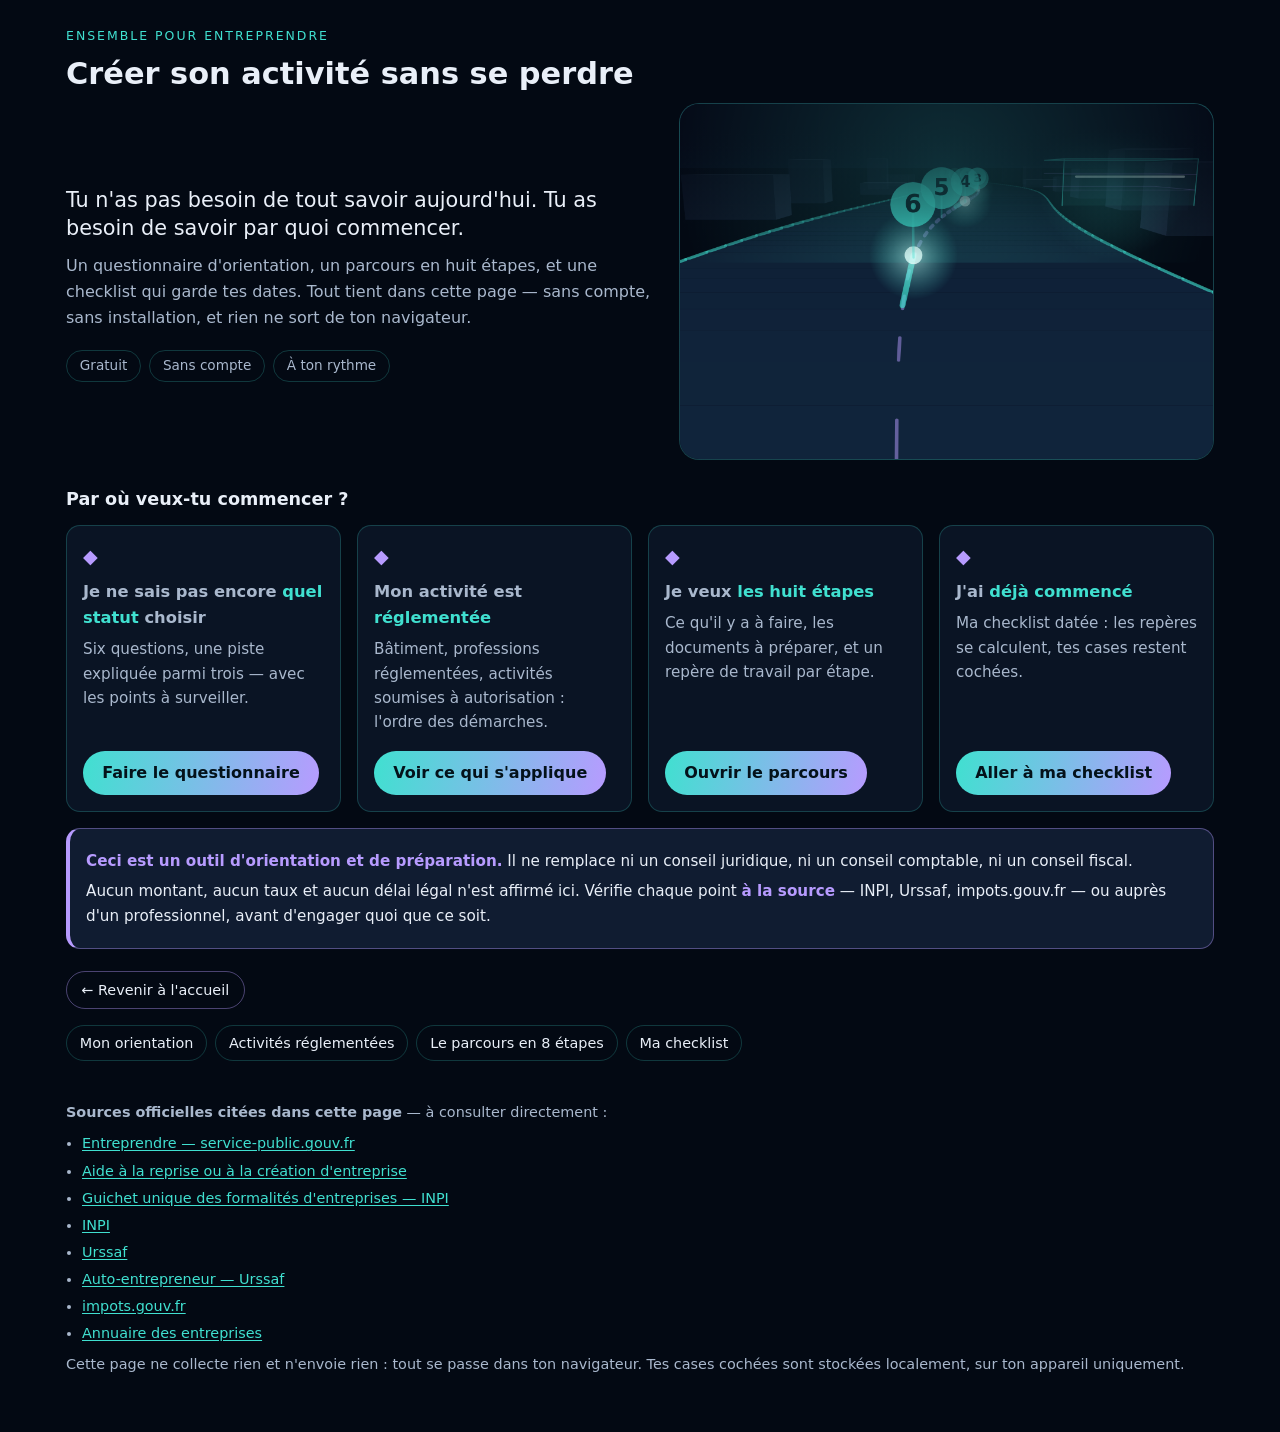
==== commit d3e076ce: "Accueil à cartes, chemin des huit étapes en 3D, mise en page large" ====
--- a/index.html
+++ b/index.html
@@ -52,16 +52,6 @@
   }
   .avertissement p{margin:.35rem 0;font-size:.95rem}
   .avertissement strong{color:var(--violet)}
-  .alerte-pro{
-    background:linear-gradient(135deg,rgba(64,224,208,.08),rgba(183,155,255,.12)),var(--panneau-clair);
-    border:1px solid var(--bordure-violette);border-left:4px solid var(--turquoise);
-    border-radius:var(--rayon);padding:.9rem 1rem;margin:1rem 0 1.4rem;
-  }
-  .alerte-pro p{margin:.35rem 0;font-size:.95rem}
-  .alerte-pro ul{margin:.5rem 0 .5rem 1.1rem}
-  .alerte-pro li{margin:.3rem 0;font-size:.95rem}
-  #sources{margin-top:2rem}
-  #sources li{margin:.35rem 0}
   nav.sommaire{display:flex;flex-wrap:wrap;gap:.5rem;margin:1rem 0 0}
   nav.sommaire a{
     border:1px solid var(--bordure);border-radius:999px;padding:.35rem .8rem;
@@ -236,8 +226,7 @@
   </section>
 
   <div class="avertissement" role="note">
-    <p><strong>Les informations fournies par cet outil le sont à titre strictement indicatif et ne constituent pas un conseil juridique ou fiscal personnalisé.</strong> Il est recommandé de faire valider vos démarches par un professionnel qualifié (avocat, expert-comptable).</p>
-    <p>Cet outil est un support d'orientation et de préparation. Il ne remplace ni un conseil juridique, ni un conseil comptable, ni un conseil fiscal.</p>
+    <p><strong>Ceci est un outil d'orientation et de préparation.</strong> Il ne remplace ni un conseil juridique, ni un conseil comptable, ni un conseil fiscal.</p>
     <p>Aucun montant, aucun taux et aucun délai légal n'est affirmé ici. Vérifie chaque point <strong>à la source</strong> — INPI, Urssaf, impots.gouv.fr — ou auprès d'un professionnel, avant d'engager quoi que ce soit.</p>
   </div>
 
@@ -301,16 +290,6 @@
       </form>
 
       <div id="resultat" class="carte resultat" hidden aria-live="polite"></div>
-
-      <div class="alerte-pro" role="note">
-        <p><strong>Ces trois choix engagent durablement — fais-les valider.</strong></p>
-        <ul>
-          <li><strong>Le statut</strong> : micro-entreprise, SASU/SAS, EURL/SARL. Le passage d'un régime à l'autre n'est pas réversible sans frais ni délai.</li>
-          <li><strong>Le régime fiscal</strong> : impôt sur le revenu ou impôt sur les sociétés, et l'option éventuelle.</li>
-          <li><strong>Ta rémunération</strong> : salaire, dividendes, ou les deux — et ce que chacun coûte en cotisations.</li>
-        </ul>
-        <p>Un expert-comptable ou un avocat te répond en une heure sur ces points. C'est le meilleur argent que tu dépenseras dans ton projet. Pour trouver un professionnel : <a href="https://www.experts-comptables.fr/" rel="noopener">experts-comptables.fr</a> (ordre des experts-comptables).</p>
-      </div>
     </section>
 
     <section id="reglementees">
@@ -372,23 +351,6 @@
   </main>
   </div>
 
-  <section id="sources">
-    <h2>Sources et références</h2>
-    <p>Cet outil s'appuie sur les textes et les organismes suivants. Les intitulés sont donnés pour que tu ailles vérifier toi-même : <strong>aucun numéro d'article n'est cité de mémoire ici</strong>, et les seuils, taux et délais ne sont pas reproduits.</p>
-    <ul>
-      <li><strong>Code de commerce</strong> — immatriculation des entreprises, statuts et fonctionnement des sociétés commerciales.</li>
-      <li><strong>Code monétaire et financier</strong> — déclaration des bénéficiaires effectifs.</li>
-      <li><strong>Code de la sécurité sociale</strong> — cotisations et contributions sociales des travailleurs indépendants, régime micro-social.</li>
-      <li><strong>Code général des impôts</strong> — régimes d'imposition des bénéfices et taxe sur la valeur ajoutée.</li>
-      <li><strong>Loi n° 2022-172 du 14 février 2022</strong> en faveur de l'activité professionnelle indépendante — séparation automatique des patrimoines personnels et professionnels de l'entrepreneur individuel.</li>
-      <li><strong>Guichet unique des formalités d'entreprises</strong> — <a href="https://procedures.inpi.fr/" rel="noopener">procedures.inpi.fr</a> (INPI).</li>
-      <li><strong>Urssaf</strong> — <a href="https://www.urssaf.fr/" rel="noopener">urssaf.fr</a> et <a href="https://www.autoentrepreneur.urssaf.fr/" rel="noopener">autoentrepreneur.urssaf.fr</a>.</li>
-      <li><strong>Direction générale des finances publiques</strong> — <a href="https://www.impots.gouv.fr/" rel="noopener">impots.gouv.fr</a>.</li>
-      <li><strong>Service-public.gouv.fr</strong> — <a href="https://entreprendre.service-public.gouv.fr/" rel="noopener">entreprendre.service-public.gouv.fr</a>.</li>
-    </ul>
-    <p class="repere"><b>Règle de rédaction :</b> toute valeur chiffrée ajoutée plus tard à cette page doit être datée et liée à sa source officielle. Une valeur sans source ne doit pas être publiée.</p>
-  </section>
-
   <footer>
     <p><strong>Sources officielles citées dans cette page</strong> — à consulter directement :</p>
     <ul>
@@ -842,14 +804,18 @@
   construireChecklist();
 
   /* ---------------- Le chemin des huit étapes, vu en perspective ----------
-     Une route qui s'enfonce vers l'horizon : le ruban du chemin, huit bornes
-     numérotées, une caméra qui avance, l'étape en cours qui s'allume.
+     La scène : une route de nuit qui traverse la paperasse, un trait lumineux
+     qui s'y fraie un chemin, huit bornes numérotées — et, au bout, le
+     bâtiment qui se monte étage par étage : l'entreprise, avec l'éclat du
+     moment où elle est là.
      Écrit à la main sur <canvas> : aucune bibliothèque, aucun réseau.
-     Le tracé est périodique, donc la boucle de douze secondes est parfaite
-     (elle revient exactement au même point, sans saut visible).
-     Tout est facultatif — si le canvas n'existe pas (DOM simulé des audits,
-     navigateur ancien), ou si le mouvement est réduit, on ne fait rien ou
-     une image fixe. Jamais d'exception qui emporterait le reste de la page. */
+     Tout est périodique, donc la boucle de douze secondes est parfaite.
+     La caméra avance vers les z décroissants : un objet est devant nous quand
+     sa distance (cz - z) est positive, et il grossit à mesure qu'on approche.
+     Le trait lumineux est turquoise et non jaune : la charte du site interdit
+     l'orange et le jaune.
+     Tout est facultatif — sans canvas (DOM simulé des audits) ou si le
+     mouvement est réduit, on dessine une image fixe. Jamais d'exception. */
   function dessinerChemin(){
     var scene = document.getElementById("chemin-3d");
     if(!scene || typeof scene.getContext !== "function"){ return; }
@@ -874,6 +840,12 @@
     var DUREE = 12000;
     var PAS = 40;
     var PORTEE = 3200;
+    var ECART_PAPIER = 190;      /* un tas de paperasse tous les 190 unités */
+    var ECART_PULSE = 760;       /* un trait lumineux tous les 760 unités */
+    var DEMI_BATIMENT = 135;     /* au bout du chemin : le bâtiment, l'entreprise */
+    var PROF_BATIMENT = 110;
+    var HAUTEUR_BATIMENT = 330;
+    var DIST_BATIMENT = BOUCLE / 2;
 
     function axe(z){             /* le tracé du chemin, qui serpente doucement :
                                     un virage trop ample sort du champ de la
@@ -899,7 +871,113 @@
       };
     }
 
-    function dessinerImage(cz){
+    function bruit(m){           /* un hasard stable, pour varier la paperasse */
+      var v = Math.sin(m * 12.9898) * 43758.5453;
+      return v - Math.floor(v);
+    }
+
+    function face(a, b, c, d, couleur){
+      ctx.beginPath();
+      ctx.moveTo(a.x, a.y);
+      ctx.lineTo(b.x, b.y);
+      ctx.lineTo(c.x, c.y);
+      ctx.lineTo(d.x, d.y);
+      ctx.closePath();
+      ctx.fillStyle = couleur;
+      ctx.fill();
+    }
+
+    /* un tas de paperasse : trois faces suffisent, vues depuis la route */
+    function tas(cx, z, demiL, demiP, hauteur, voile, cz){
+      var x0 = cx - demiL, x1 = cx + demiL;
+      var zAv = z + demiP, zAr = z - demiP;
+      var bg = projeter(x0, 0, zAv, cz), bd = projeter(x1, 0, zAv, cz);
+      var hg = projeter(x0, hauteur, zAv, cz), hd = projeter(x1, hauteur, zAv, cz);
+      var hgAr = projeter(x0, hauteur, zAr, cz), hdAr = projeter(x1, hauteur, zAr, cz);
+      if(!bg || !bd || !hg || !hd || !hgAr || !hdAr){ return; }
+      face(bg, bd, hd, hg, "rgba(19,30,49," + (0.92 * voile).toFixed(3) + ")");
+      face(hg, hd, hdAr, hgAr, "rgba(58,74,100," + (0.9 * voile).toFixed(3) + ")");
+      var flanc = (cx > axe(cz)) ? x0 : x1;   /* le côté qu'on voit depuis la route */
+      var f1 = projeter(flanc, 0, zAv, cz), f2 = projeter(flanc, 0, zAr, cz);
+      var f3 = projeter(flanc, hauteur, zAr, cz), f4 = projeter(flanc, hauteur, zAv, cz);
+      if(f1 && f2 && f3 && f4){ face(f1, f2, f3, f4, "rgba(34,48,72," + (0.88 * voile).toFixed(3) + ")"); }
+    }
+
+    /* au bout du chemin : le bâtiment, monté étage par étage */
+    function batiment(cx, z, cz, montee){
+      var h = HAUTEUR_BATIMENT * montee;
+      if(h < 5){ return null; }
+      var x0 = cx - DEMI_BATIMENT, x1 = cx + DEMI_BATIMENT;
+      var zAv = z + PROF_BATIMENT, zAr = z - PROF_BATIMENT;
+      var bg = projeter(x0, 0, zAv, cz), bd = projeter(x1, 0, zAv, cz);
+      var hg = projeter(x0, h, zAv, cz), hd = projeter(x1, h, zAv, cz);
+      var hgAr = projeter(x0, h, zAr, cz), hdAr = projeter(x1, h, zAr, cz);
+      if(!bg || !bd || !hg || !hd || !hgAr || !hdAr){ return null; }
+
+      face(bg, bd, hd, hg, "rgba(64,224,208,.09)");
+      face(hg, hd, hdAr, hgAr, "rgba(183,155,255,.13)");
+
+      ctx.strokeStyle = "rgba(64,224,208,.8)";
+      ctx.lineWidth = 1.6;
+      ctx.beginPath();
+      ctx.moveTo(hg.x, hg.y);
+      ctx.lineTo(hd.x, hd.y);
+      ctx.lineTo(hdAr.x, hdAr.y);
+      ctx.lineTo(hgAr.x, hgAr.y);
+      ctx.closePath();
+      ctx.moveTo(bg.x, bg.y);
+      ctx.lineTo(hg.x, hg.y);
+      ctx.moveTo(bd.x, bd.y);
+      ctx.lineTo(hd.x, hd.y);
+      ctx.moveTo(hgAr.x, hgAr.y);
+      ctx.lineTo(hdAr.x, hdAr.y);
+      ctx.stroke();
+
+      /* les planchers, pour qu'on voie les étages se monter */
+      for(var e = 1; e < 3; e += 1){
+        var yE = (h / 3) * e;
+        var g1 = projeter(x0, yE, zAv, cz), g2 = projeter(x1, yE, zAv, cz);
+        var g3 = projeter(x1, yE, zAr, cz), g4 = projeter(x0, yE, zAr, cz);
+        if(g1 && g2 && g3 && g4){
+          ctx.beginPath();
+          ctx.moveTo(g1.x, g1.y);
+          ctx.lineTo(g2.x, g2.y);
+          ctx.lineTo(g3.x, g3.y);
+          ctx.lineTo(g4.x, g4.y);
+          ctx.strokeStyle = "rgba(183,155,255,.35)";
+          ctx.lineWidth = 1;
+          ctx.stroke();
+        }
+      }
+
+      /* l'enseigne : une bande allumée en façade */
+      var e1 = projeter(x0 + 26, h * 0.62, zAv, cz), e2 = projeter(x1 - 26, h * 0.62, zAv, cz);
+      if(e1 && e2){
+        ctx.beginPath();
+        ctx.moveTo(e1.x, e1.y);
+        ctx.lineTo(e2.x, e2.y);
+        ctx.strokeStyle = "rgba(235,255,252,.85)";
+        ctx.lineWidth = Math.max(1.4, 5 * e1.echelle);
+        ctx.lineCap = "round";
+        ctx.stroke();
+      }
+
+      /* l'intérieur qui s'allume */
+      var centre = projeter(cx, h * 0.45, z, cz);
+      if(centre){
+        var rayonLueur = Math.max(24, 170 * centre.echelle);
+        var lueurBat = ctx.createRadialGradient(centre.x, centre.y, 1, centre.x, centre.y, rayonLueur);
+        lueurBat.addColorStop(0, "rgba(64,224,208,.26)");
+        lueurBat.addColorStop(1, "rgba(64,224,208,0)");
+        ctx.beginPath();
+        ctx.arc(centre.x, centre.y, rayonLueur, 0, Math.PI * 2);
+        ctx.fillStyle = lueurBat;
+        ctx.fill();
+      }
+      return projeter(cx, 0, zAv, cz);
+    }
+
+    function dessinerImage(cz, progres){
       ctx.clearRect(0, 0, largeur, hauteur);
 
       /* le ciel */
@@ -914,7 +992,7 @@
       ctx.fillRect(0, HORIZON, largeur, hauteur - HORIZON);
 
       /* le ruban du chemin, du plus loin au plus proche */
-      var borneCourante = Math.floor(cz / ECART) + 1;
+      var borneCourante = Math.floor(cz / ECART);
       var z, suivant, a1, b1, a2, b2, intensite;
       for(z = cz - PORTEE; z < cz + 240; z += PAS){
         suivant = z + PAS;
@@ -959,8 +1037,54 @@
         ctx.stroke();
       }
 
+      /* la paperasse : les dossiers et les piles qu'il faut traverser */
+      var premierLot = Math.floor((cz - PORTEE) / ECART_PAPIER) - 1;
+      var dernierLot = Math.floor((cz + 100) / ECART_PAPIER) + 1;
+      for(var m = premierLot; m <= dernierLot; m += 1){
+        var zt = m * ECART_PAPIER;
+        var dt = cz - zt;
+        if(dt < 150 || dt > PORTEE){ continue; }
+        var r1 = bruit(m), r2 = bruit(m + 0.5), r3 = bruit(m + 0.25);
+        var cote = ((m % 2) === 0) ? -1 : 1;
+        var xc = axe(zt) + cote * (DEMI + 80 + r1 * 110);
+        tas(xc, zt, 34 + r2 * 34, 30 + r3 * 28, 30 + r1 * 95,
+            Math.pow(Math.max(0, 1 - dt / PORTEE), 0.8), cz);
+      }
+
+      /* le trait lumineux qui s'avance sur le chemin */
+      var premierTrait = Math.floor((cz - PORTEE) / ECART_PULSE) - 1;
+      var dernierTrait = Math.floor((cz + 100) / ECART_PULSE) + 1;
+      for(var q = premierTrait; q <= dernierTrait; q += 1){
+        var zp = q * ECART_PULSE;
+        var dp = cz - zp;
+        if(dp < 90 || dp > PORTEE){ continue; }
+        var bout = projeter(axe(zp), 2, zp, cz);
+        var queue = projeter(axe(zp + 170), 2, zp + 170, cz);
+        if(!bout || !queue){ continue; }
+        var voileT = Math.pow(Math.max(0, 1 - dp / PORTEE), 1.1);
+        ctx.beginPath();
+        ctx.moveTo(queue.x, queue.y);
+        ctx.lineTo(bout.x, bout.y);
+        ctx.strokeStyle = "rgba(64,224,208," + (0.8 * voileT).toFixed(3) + ")";
+        ctx.lineWidth = Math.max(1, Math.min(10, 10 * bout.echelle));
+        ctx.lineCap = "round";
+        ctx.stroke();
+        var rayonTrait = Math.max(2, Math.min(15, 12 * bout.echelle));
+        var halo = ctx.createRadialGradient(bout.x, bout.y, 0, bout.x, bout.y, rayonTrait * 5);
+        halo.addColorStop(0, "rgba(200,255,250," + (0.7 * voileT).toFixed(3) + ")");
+        halo.addColorStop(1, "rgba(64,224,208,0)");
+        ctx.beginPath();
+        ctx.arc(bout.x, bout.y, rayonTrait * 5, 0, Math.PI * 2);
+        ctx.fillStyle = halo;
+        ctx.fill();
+        ctx.beginPath();
+        ctx.arc(bout.x, bout.y, rayonTrait, 0, Math.PI * 2);
+        ctx.fillStyle = "rgba(238,255,252," + Math.min(1, 0.95 * voileT).toFixed(3) + ")";
+        ctx.fill();
+      }
+
       /* les huit bornes numérotées, celle du moment allumée */
-      for(var n = borneCourante - 3; n <= borneCourante + 7; n += 1){
+      for(var n = borneCourante - 8; n <= borneCourante + 2; n += 1){
         var zBorne = n * ECART;
         var sol = projeter(axe(zBorne), 0, zBorne, cz);
         var haut = projeter(axe(zBorne), HAUTEUR_BORNE, zBorne, cz);
@@ -1002,6 +1126,17 @@
         ctx.fillText(String(numero), haut.x, haut.y + rayon * 0.06);
       }
 
+      /* au bout du chemin : l'entreprise, qui se monte étage par étage */
+      var base = Math.floor(cz / BOUCLE) * BOUCLE;
+      var zBat = base + DIST_BATIMENT;
+      if(zBat > cz){ zBat -= BOUCLE; }
+      var dBat = cz - zBat;
+      var xBat = axe(zBat) + 330;
+      var montee = Math.min(1, Math.max(0, (DIST_BATIMENT - dBat) / (DIST_BATIMENT * 0.72)));
+      var eclat = Math.min(1, Math.max(0, 1 - Math.abs(dBat - 430) / 430));
+      var pied = null;
+      if(dBat > 140){ pied = batiment(xBat, zBat, cz, montee); }
+
       /* la brume : le lointain se fond dans le ciel */
       var brume = ctx.createLinearGradient(0, HORIZON - 70, 0, HORIZON + 150);
       brume.addColorStop(0, "#050b18");
@@ -1015,6 +1150,24 @@
       lueur.addColorStop(1, "rgba(64,224,208,0)");
       ctx.fillStyle = lueur;
       ctx.fillRect(0, 0, largeur, HORIZON + 160);
+
+      /* l'éclat, au moment où l'entreprise est là : des ondes, puis un flash */
+      if(eclat > 0.01 && pied){
+        for(var r = 0; r < 3; r += 1){
+          var rayonOnde = (1 - eclat) * (240 + r * 160) + 30;
+          ctx.save();
+          ctx.translate(pied.x, pied.y);
+          ctx.scale(1, 0.42);
+          ctx.beginPath();
+          ctx.arc(0, 0, rayonOnde, 0, Math.PI * 2);
+          ctx.strokeStyle = "rgba(183,155,255," + (0.5 * eclat).toFixed(3) + ")";
+          ctx.lineWidth = 2 + 3 * eclat;
+          ctx.stroke();
+          ctx.restore();
+        }
+        ctx.fillStyle = "rgba(190,255,248," + (0.15 * eclat).toFixed(3) + ")";
+        ctx.fillRect(0, 0, largeur, hauteur);
+      }
     }
 
     var mouvementReduit = false;
@@ -1023,14 +1176,16 @@
     }catch(erreur){ mouvementReduit = false; }
 
     if(mouvementReduit || typeof window.requestAnimationFrame !== "function"){
-      dessinerImage(ECART * 1.5);   /* une image fixe, au milieu du chemin */
+      dessinerImage(-700, 0.6);   /* une image fixe : devant le bâtiment */
       return;
     }
 
     var depart = Date.now();
     function boucle(){
       var ecoule = (Date.now() - depart) % DUREE;
-      dessinerImage((ecoule / DUREE) * BOUCLE);
+      var part = ecoule / DUREE;
+      /* la caméra avance : elle va vers les z décroissants */
+      dessinerImage(-part * BOUCLE, part);
       window.requestAnimationFrame(boucle);
     }
     boucle();
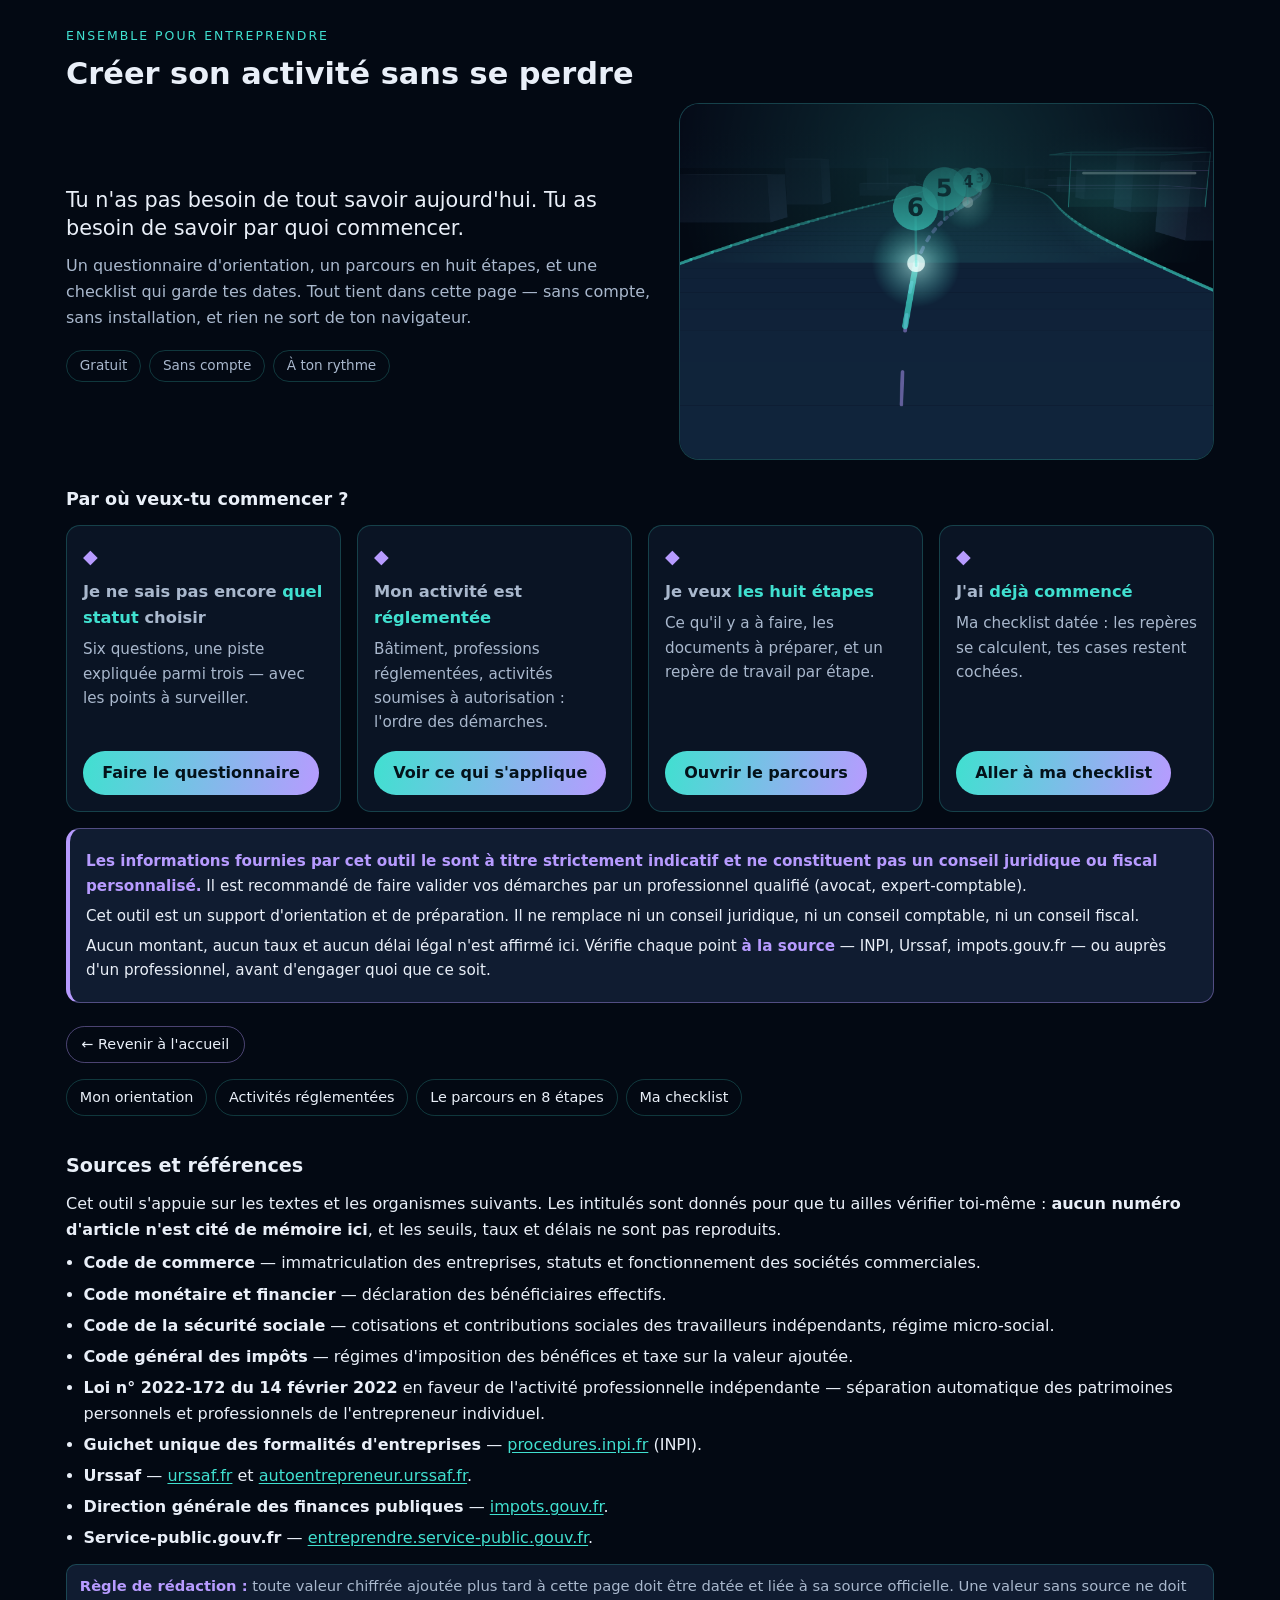
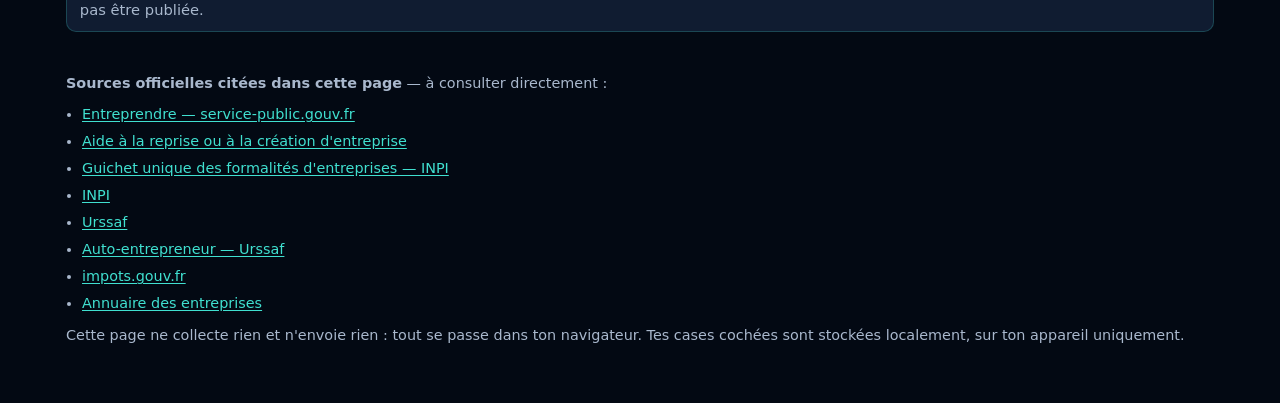
==== commit 99e12e78: "Fusion : conformité juridique (autre session) + scène 3D du chemin" ====
--- a/index.html
+++ b/index.html
@@ -52,6 +52,16 @@
   }
   .avertissement p{margin:.35rem 0;font-size:.95rem}
   .avertissement strong{color:var(--violet)}
+  .alerte-pro{
+    background:linear-gradient(135deg,rgba(64,224,208,.08),rgba(183,155,255,.12)),var(--panneau-clair);
+    border:1px solid var(--bordure-violette);border-left:4px solid var(--turquoise);
+    border-radius:var(--rayon);padding:.9rem 1rem;margin:1rem 0 1.4rem;
+  }
+  .alerte-pro p{margin:.35rem 0;font-size:.95rem}
+  .alerte-pro ul{margin:.5rem 0 .5rem 1.1rem}
+  .alerte-pro li{margin:.3rem 0;font-size:.95rem}
+  #sources{margin-top:2rem}
+  #sources li{margin:.35rem 0}
   nav.sommaire{display:flex;flex-wrap:wrap;gap:.5rem;margin:1rem 0 0}
   nav.sommaire a{
     border:1px solid var(--bordure);border-radius:999px;padding:.35rem .8rem;
@@ -226,7 +236,8 @@
   </section>
 
   <div class="avertissement" role="note">
-    <p><strong>Ceci est un outil d'orientation et de préparation.</strong> Il ne remplace ni un conseil juridique, ni un conseil comptable, ni un conseil fiscal.</p>
+    <p><strong>Les informations fournies par cet outil le sont à titre strictement indicatif et ne constituent pas un conseil juridique ou fiscal personnalisé.</strong> Il est recommandé de faire valider vos démarches par un professionnel qualifié (avocat, expert-comptable).</p>
+    <p>Cet outil est un support d'orientation et de préparation. Il ne remplace ni un conseil juridique, ni un conseil comptable, ni un conseil fiscal.</p>
     <p>Aucun montant, aucun taux et aucun délai légal n'est affirmé ici. Vérifie chaque point <strong>à la source</strong> — INPI, Urssaf, impots.gouv.fr — ou auprès d'un professionnel, avant d'engager quoi que ce soit.</p>
   </div>
 
@@ -290,6 +301,16 @@
       </form>
 
       <div id="resultat" class="carte resultat" hidden aria-live="polite"></div>
+
+      <div class="alerte-pro" role="note">
+        <p><strong>Ces trois choix engagent durablement — fais-les valider.</strong></p>
+        <ul>
+          <li><strong>Le statut</strong> : micro-entreprise, SASU/SAS, EURL/SARL. Le passage d'un régime à l'autre n'est pas réversible sans frais ni délai.</li>
+          <li><strong>Le régime fiscal</strong> : impôt sur le revenu ou impôt sur les sociétés, et l'option éventuelle.</li>
+          <li><strong>Ta rémunération</strong> : salaire, dividendes, ou les deux — et ce que chacun coûte en cotisations.</li>
+        </ul>
+        <p>Un expert-comptable ou un avocat te répond en une heure sur ces points. C'est le meilleur argent que tu dépenseras dans ton projet. Pour trouver un professionnel : <a href="https://www.experts-comptables.fr/" rel="noopener">experts-comptables.fr</a> (ordre des experts-comptables).</p>
+      </div>
     </section>
 
     <section id="reglementees">
@@ -350,6 +371,23 @@
     </section>
   </main>
   </div>
+
+  <section id="sources">
+    <h2>Sources et références</h2>
+    <p>Cet outil s'appuie sur les textes et les organismes suivants. Les intitulés sont donnés pour que tu ailles vérifier toi-même : <strong>aucun numéro d'article n'est cité de mémoire ici</strong>, et les seuils, taux et délais ne sont pas reproduits.</p>
+    <ul>
+      <li><strong>Code de commerce</strong> — immatriculation des entreprises, statuts et fonctionnement des sociétés commerciales.</li>
+      <li><strong>Code monétaire et financier</strong> — déclaration des bénéficiaires effectifs.</li>
+      <li><strong>Code de la sécurité sociale</strong> — cotisations et contributions sociales des travailleurs indépendants, régime micro-social.</li>
+      <li><strong>Code général des impôts</strong> — régimes d'imposition des bénéfices et taxe sur la valeur ajoutée.</li>
+      <li><strong>Loi n° 2022-172 du 14 février 2022</strong> en faveur de l'activité professionnelle indépendante — séparation automatique des patrimoines personnels et professionnels de l'entrepreneur individuel.</li>
+      <li><strong>Guichet unique des formalités d'entreprises</strong> — <a href="https://procedures.inpi.fr/" rel="noopener">procedures.inpi.fr</a> (INPI).</li>
+      <li><strong>Urssaf</strong> — <a href="https://www.urssaf.fr/" rel="noopener">urssaf.fr</a> et <a href="https://www.autoentrepreneur.urssaf.fr/" rel="noopener">autoentrepreneur.urssaf.fr</a>.</li>
+      <li><strong>Direction générale des finances publiques</strong> — <a href="https://www.impots.gouv.fr/" rel="noopener">impots.gouv.fr</a>.</li>
+      <li><strong>Service-public.gouv.fr</strong> — <a href="https://entreprendre.service-public.gouv.fr/" rel="noopener">entreprendre.service-public.gouv.fr</a>.</li>
+    </ul>
+    <p class="repere"><b>Règle de rédaction :</b> toute valeur chiffrée ajoutée plus tard à cette page doit être datée et liée à sa source officielle. Une valeur sans source ne doit pas être publiée.</p>
+  </section>
 
   <footer>
     <p><strong>Sources officielles citées dans cette page</strong> — à consulter directement :</p>
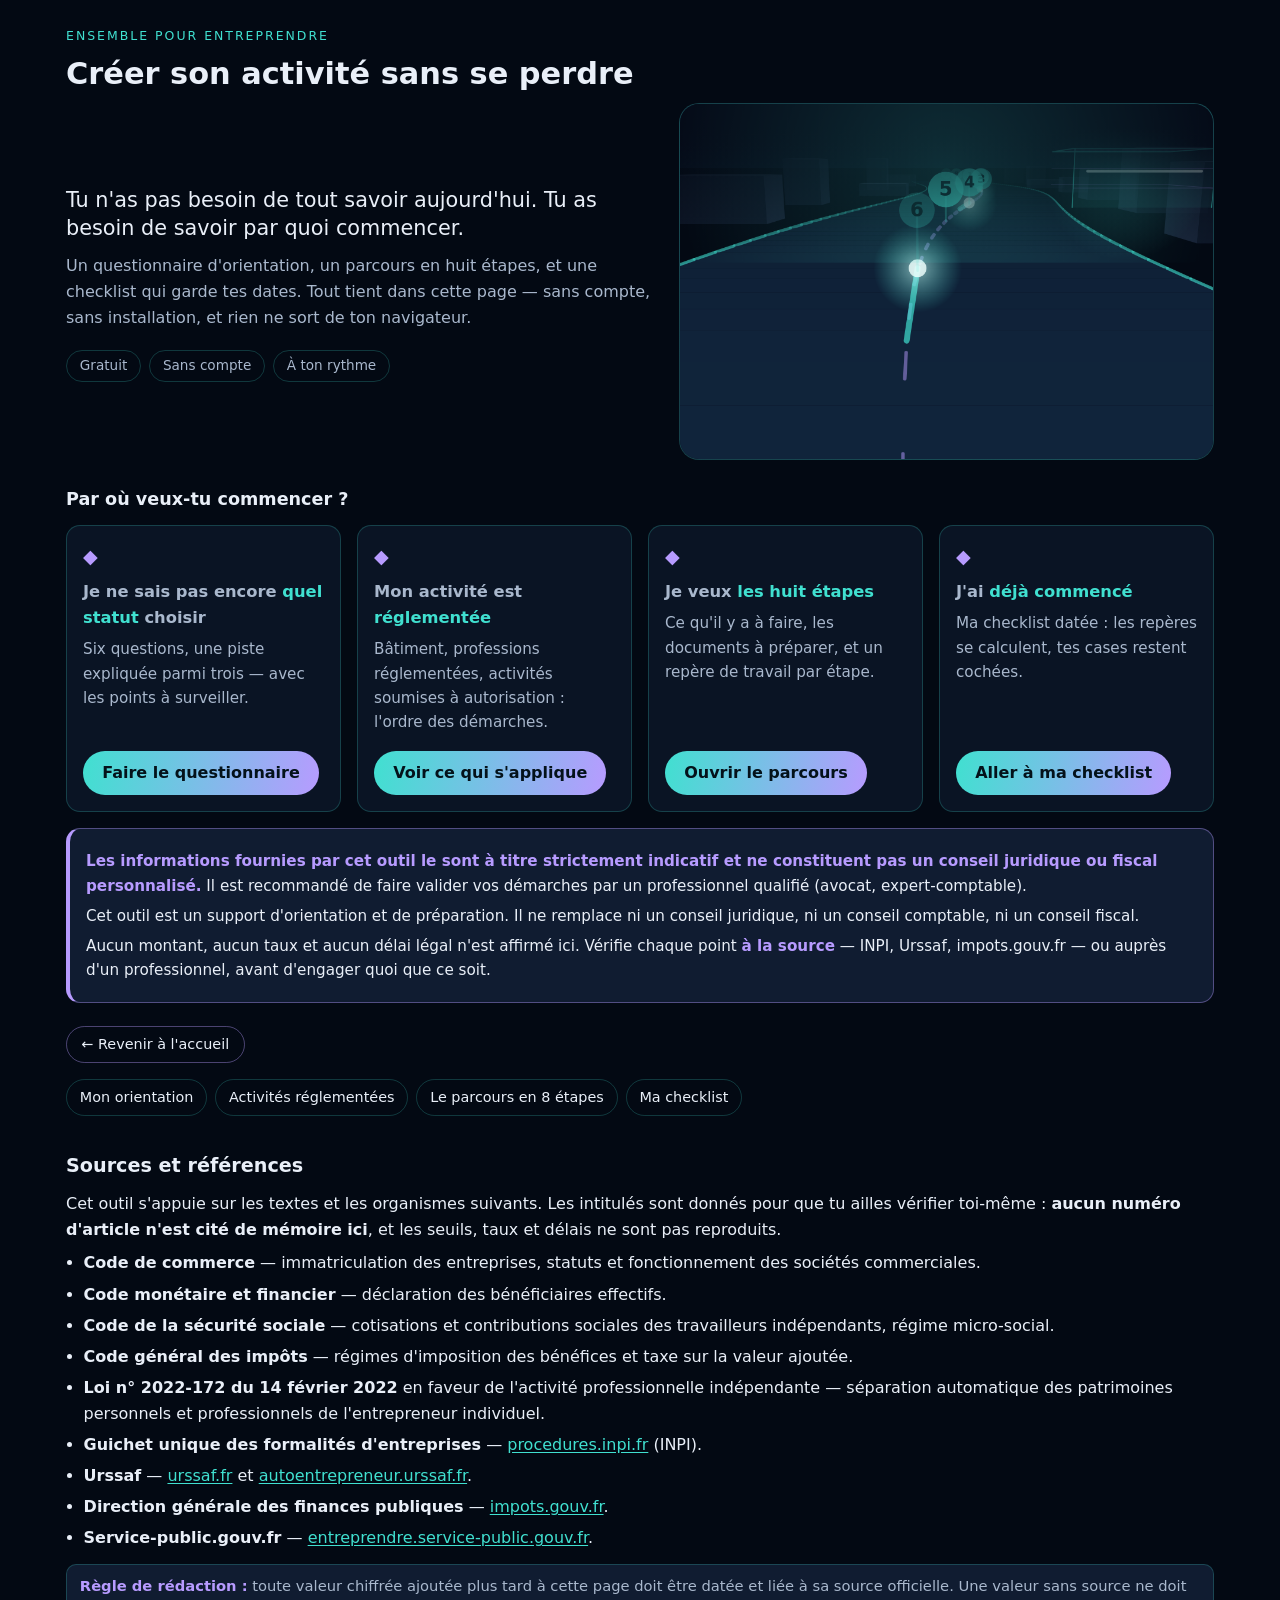
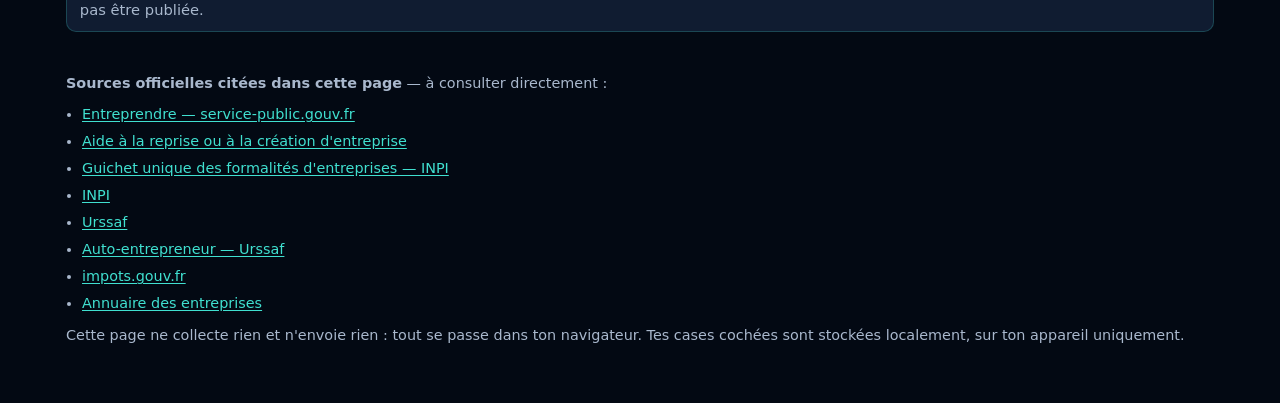
==== commit 9d9eb495: "Accueil à cartes, chemin des huit étapes en 3D, mise en page large" ====
--- a/index.html
+++ b/index.html
@@ -1133,8 +1133,11 @@
         var alpha = 0.12 + Math.pow(utile, 1.2) * 0.88;
         /* Une borne trop proche deviendrait énorme et mangerait la scène :
            on borne son rayon, et elle s'efface en sortant du cadre. */
-        var rayon = Math.min(38, Math.max(3, 32 * haut.echelle));
-        var sortie = Math.min(1, Math.max(0, (sol.distance - 200) / 240));
+        var rayon = Math.min(30, Math.max(3, 30 * haut.echelle));
+        /* Une borne trop proche sort du cadre : son mât traverserait l'image
+           comme un grand trait. On la laisse disparaître avant. */
+        if(sol.distance < 300){ continue; }
+        var sortie = Math.min(1, Math.max(0, (sol.distance - 300) / 260));
         alpha *= sortie;
 
         ctx.beginPath();
@@ -1143,8 +1146,6 @@
         ctx.strokeStyle = "rgba(64,224,208," + (alpha * 0.45).toFixed(3) + ")";
         ctx.lineWidth = Math.max(0.8, Math.min(4, 3 * sol.echelle));
         ctx.stroke();
-
-        if(sortie <= 0){ continue; }
 
         if(actuelle){
           ctx.beginPath();
@@ -1173,7 +1174,7 @@
       var montee = Math.min(1, Math.max(0, (DIST_BATIMENT - dBat) / (DIST_BATIMENT * 0.72)));
       var eclat = Math.min(1, Math.max(0, 1 - Math.abs(dBat - 430) / 430));
       var pied = null;
-      if(dBat > 140){ pied = batiment(xBat, zBat, cz, montee); }
+      if(dBat > 320){ pied = batiment(xBat, zBat, cz, montee); }
 
       /* la brume : le lointain se fond dans le ciel */
       var brume = ctx.createLinearGradient(0, HORIZON - 70, 0, HORIZON + 150);
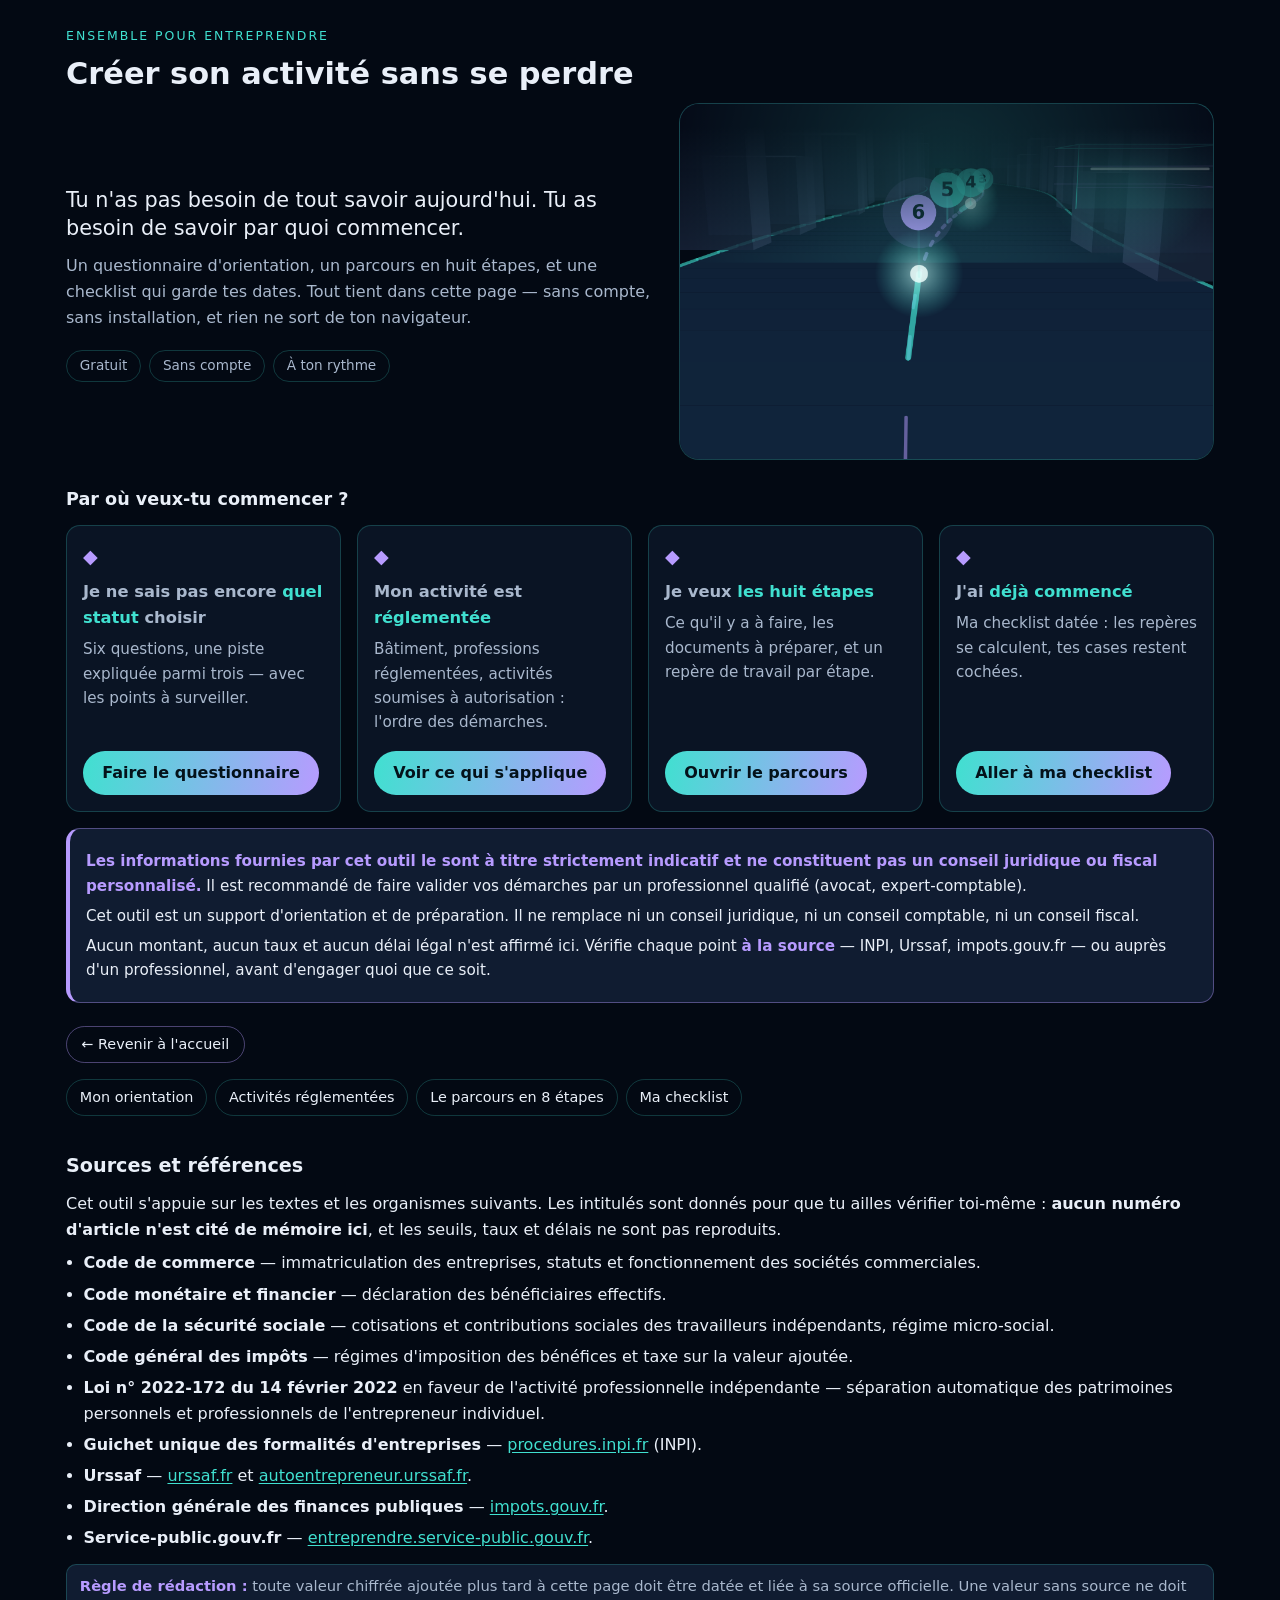
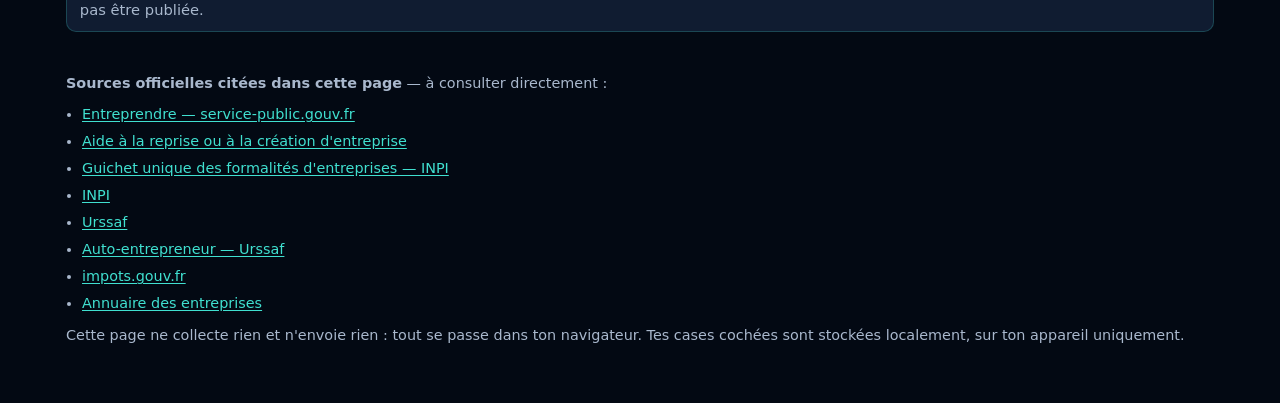
==== commit ae39058d: "Accueil à cartes, chemin des huit étapes en 3D, mise en page large" ====
--- a/index.html
+++ b/index.html
@@ -878,7 +878,7 @@
     var DUREE = 12000;
     var PAS = 40;
     var PORTEE = 3200;
-    var ECART_PAPIER = 190;      /* un tas de paperasse tous les 190 unités */
+    var ECART_PAPIER = 130;      /* un rang de dossiers tous les 130 unités */
     var ECART_PULSE = 760;       /* un trait lumineux tous les 760 unités */
     var DEMI_BATIMENT = 135;     /* au bout du chemin : le bâtiment, l'entreprise */
     var PROF_BATIMENT = 110;
@@ -933,12 +933,12 @@
       var hg = projeter(x0, hauteur, zAv, cz), hd = projeter(x1, hauteur, zAv, cz);
       var hgAr = projeter(x0, hauteur, zAr, cz), hdAr = projeter(x1, hauteur, zAr, cz);
       if(!bg || !bd || !hg || !hd || !hgAr || !hdAr){ return; }
-      face(bg, bd, hd, hg, "rgba(19,30,49," + (0.92 * voile).toFixed(3) + ")");
-      face(hg, hd, hdAr, hgAr, "rgba(58,74,100," + (0.9 * voile).toFixed(3) + ")");
+      face(bg, bd, hd, hg, "rgba(25,38,60," + (0.92 * voile).toFixed(3) + ")");
+      face(hg, hd, hdAr, hgAr, "rgba(78,96,124," + (0.9 * voile).toFixed(3) + ")");
       var flanc = (cx > axe(cz)) ? x0 : x1;   /* le côté qu'on voit depuis la route */
       var f1 = projeter(flanc, 0, zAv, cz), f2 = projeter(flanc, 0, zAr, cz);
       var f3 = projeter(flanc, hauteur, zAr, cz), f4 = projeter(flanc, hauteur, zAv, cz);
-      if(f1 && f2 && f3 && f4){ face(f1, f2, f3, f4, "rgba(34,48,72," + (0.88 * voile).toFixed(3) + ")"); }
+      if(f1 && f2 && f3 && f4){ face(f1, f2, f3, f4, "rgba(42,58,84," + (0.88 * voile).toFixed(3) + ")"); }
     }
 
     /* au bout du chemin : le bâtiment, monté étage par étage */
@@ -1075,18 +1075,22 @@
         ctx.stroke();
       }
 
-      /* la paperasse : les dossiers et les piles qu'il faut traverser */
+      /* la route passe ENTRE les dossiers : une pile de chaque côté,
+         collée au bord du chemin, et haute — un couloir de paperasse */
       var premierLot = Math.floor((cz - PORTEE) / ECART_PAPIER) - 1;
       var dernierLot = Math.floor((cz + 100) / ECART_PAPIER) + 1;
       for(var m = premierLot; m <= dernierLot; m += 1){
         var zt = m * ECART_PAPIER;
         var dt = cz - zt;
         if(dt < 150 || dt > PORTEE){ continue; }
-        var r1 = bruit(m), r2 = bruit(m + 0.5), r3 = bruit(m + 0.25);
-        var cote = ((m % 2) === 0) ? -1 : 1;
-        var xc = axe(zt) + cote * (DEMI + 80 + r1 * 110);
-        tas(xc, zt, 34 + r2 * 34, 30 + r3 * 28, 30 + r1 * 95,
-            Math.pow(Math.max(0, 1 - dt / PORTEE), 0.8), cz);
+        var voileLot = Math.pow(Math.max(0, 1 - dt / PORTEE), 0.8);
+        for(var c = 0; c < 2; c += 1){
+          var graine = m * 2 + c;
+          var r1 = bruit(graine), r2 = bruit(graine + 7.5), r3 = bruit(graine + 3.25);
+          var cote = (c === 0) ? -1 : 1;
+          var xc = axe(zt) + cote * (DEMI + 18 + r1 * 62);
+          tas(xc, zt, 32 + r2 * 30, 26 + r3 * 24, 70 + r1 * 250, voileLot, cz);
+        }
       }
 
       /* le trait lumineux qui s'avance sur le chemin */
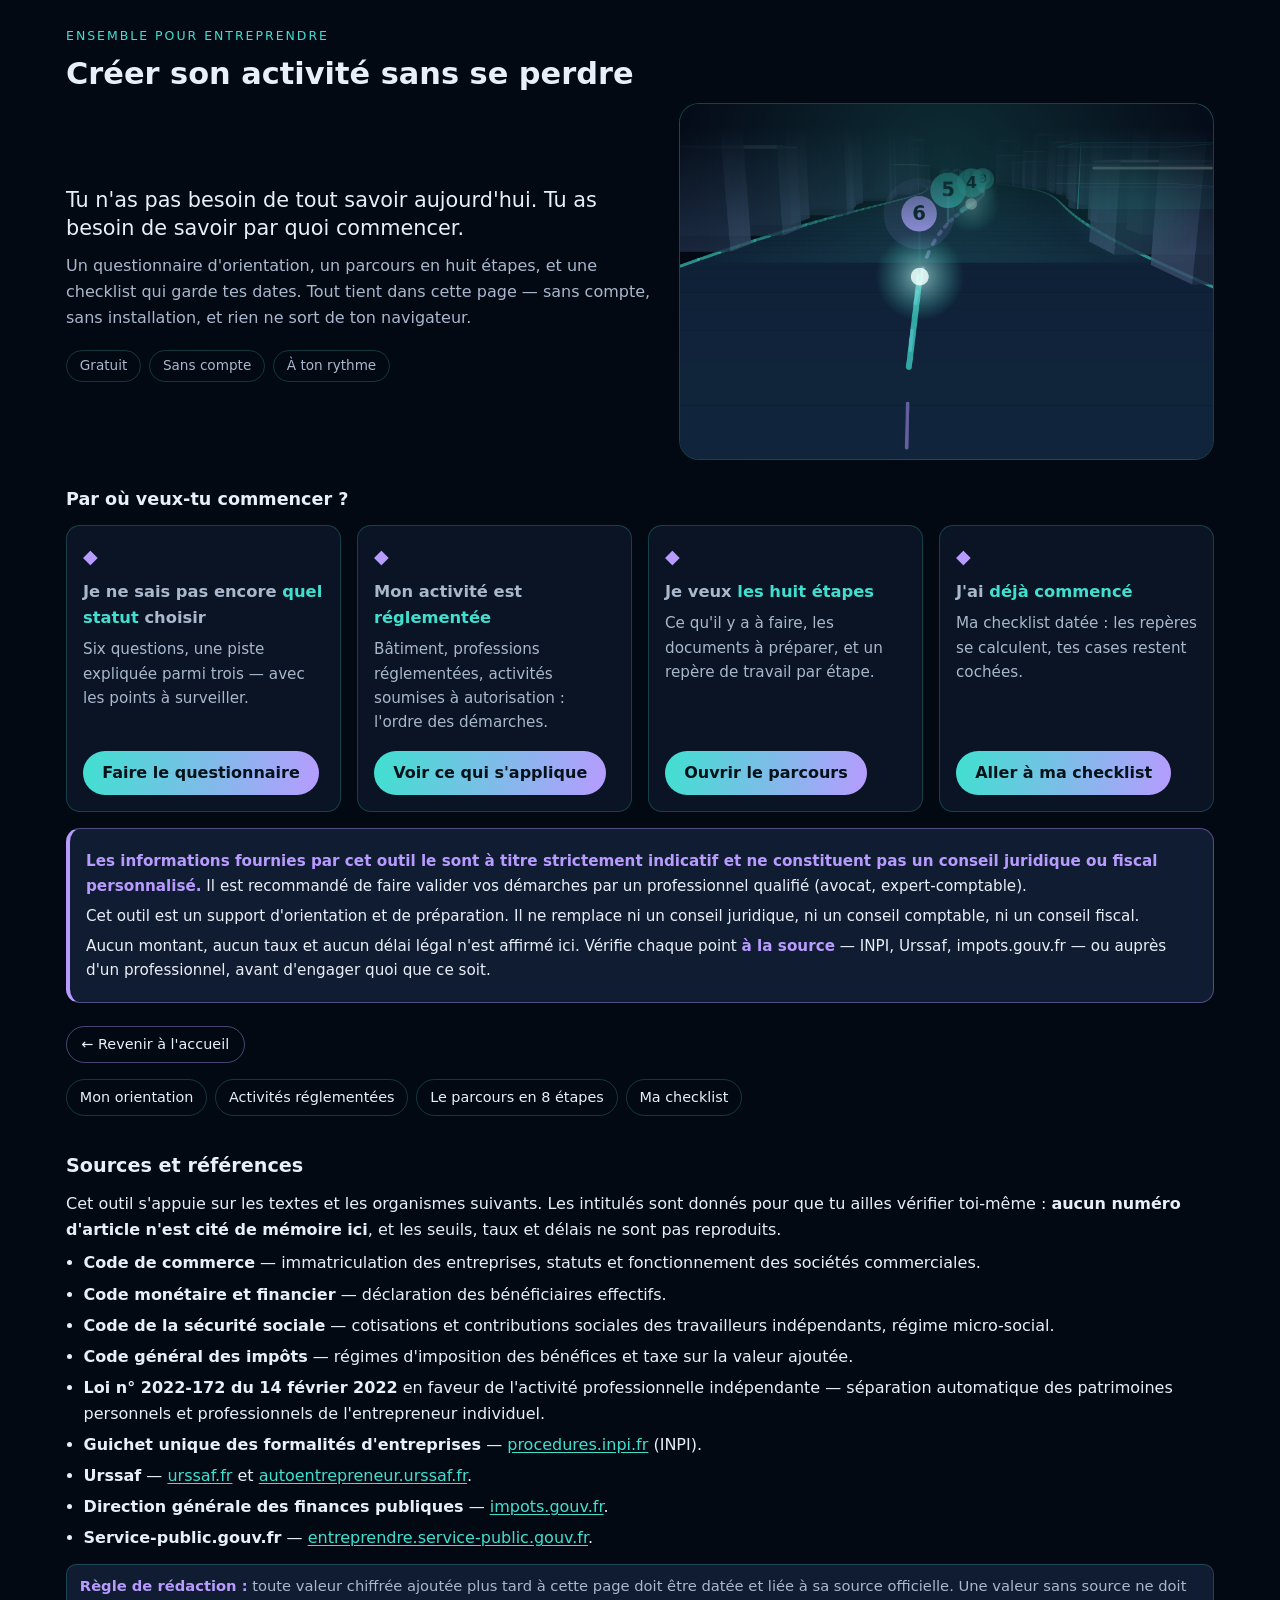
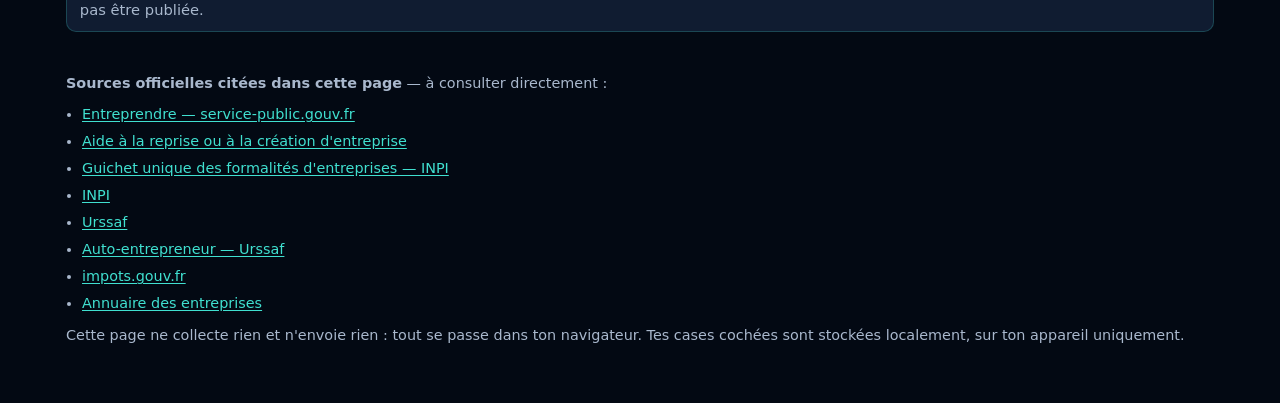
==== commit 359c07f0: "Accueil à cartes, chemin des huit étapes en 3D, mise en page large" ====
--- a/index.html
+++ b/index.html
@@ -933,12 +933,23 @@
       var hg = projeter(x0, hauteur, zAv, cz), hd = projeter(x1, hauteur, zAv, cz);
       var hgAr = projeter(x0, hauteur, zAr, cz), hdAr = projeter(x1, hauteur, zAr, cz);
       if(!bg || !bd || !hg || !hd || !hgAr || !hdAr){ return; }
-      face(bg, bd, hd, hg, "rgba(25,38,60," + (0.92 * voile).toFixed(3) + ")");
-      face(hg, hd, hdAr, hgAr, "rgba(78,96,124," + (0.9 * voile).toFixed(3) + ")");
+      face(bg, bd, hd, hg, "rgba(32,47,72," + (0.92 * voile).toFixed(3) + ")");
+      face(hg, hd, hdAr, hgAr, "rgba(146,166,196," + (0.92 * voile).toFixed(3) + ")");
+      /* les tranches de papier attrapent la lumière : c'est ce qui fait
+         lire une pile de dossiers, et pas un bloc sombre */
+      ctx.beginPath();
+      ctx.moveTo(hg.x, hg.y);
+      ctx.lineTo(hd.x, hd.y);
+      ctx.lineTo(hdAr.x, hdAr.y);
+      ctx.lineTo(hgAr.x, hgAr.y);
+      ctx.closePath();
+      ctx.strokeStyle = "rgba(214,228,246," + (0.5 * voile).toFixed(3) + ")";
+      ctx.lineWidth = Math.max(0.7, 1.6 * hg.echelle);
+      ctx.stroke();
       var flanc = (cx > axe(cz)) ? x0 : x1;   /* le côté qu'on voit depuis la route */
       var f1 = projeter(flanc, 0, zAv, cz), f2 = projeter(flanc, 0, zAr, cz);
       var f3 = projeter(flanc, hauteur, zAr, cz), f4 = projeter(flanc, hauteur, zAv, cz);
-      if(f1 && f2 && f3 && f4){ face(f1, f2, f3, f4, "rgba(42,58,84," + (0.88 * voile).toFixed(3) + ")"); }
+      if(f1 && f2 && f3 && f4){ face(f1, f2, f3, f4, "rgba(58,76,106," + (0.88 * voile).toFixed(3) + ")"); }
     }
 
     /* au bout du chemin : le bâtiment, monté étage par étage */
@@ -1088,8 +1099,8 @@
           var graine = m * 2 + c;
           var r1 = bruit(graine), r2 = bruit(graine + 7.5), r3 = bruit(graine + 3.25);
           var cote = (c === 0) ? -1 : 1;
-          var xc = axe(zt) + cote * (DEMI + 18 + r1 * 62);
-          tas(xc, zt, 32 + r2 * 30, 26 + r3 * 24, 70 + r1 * 250, voileLot, cz);
+          var xc = axe(zt) + cote * (DEMI + 42 + r1 * 70);
+          tas(xc, zt, 36 + r2 * 34, 26 + r3 * 24, 80 + r1 * 260, voileLot, cz);
         }
       }
 
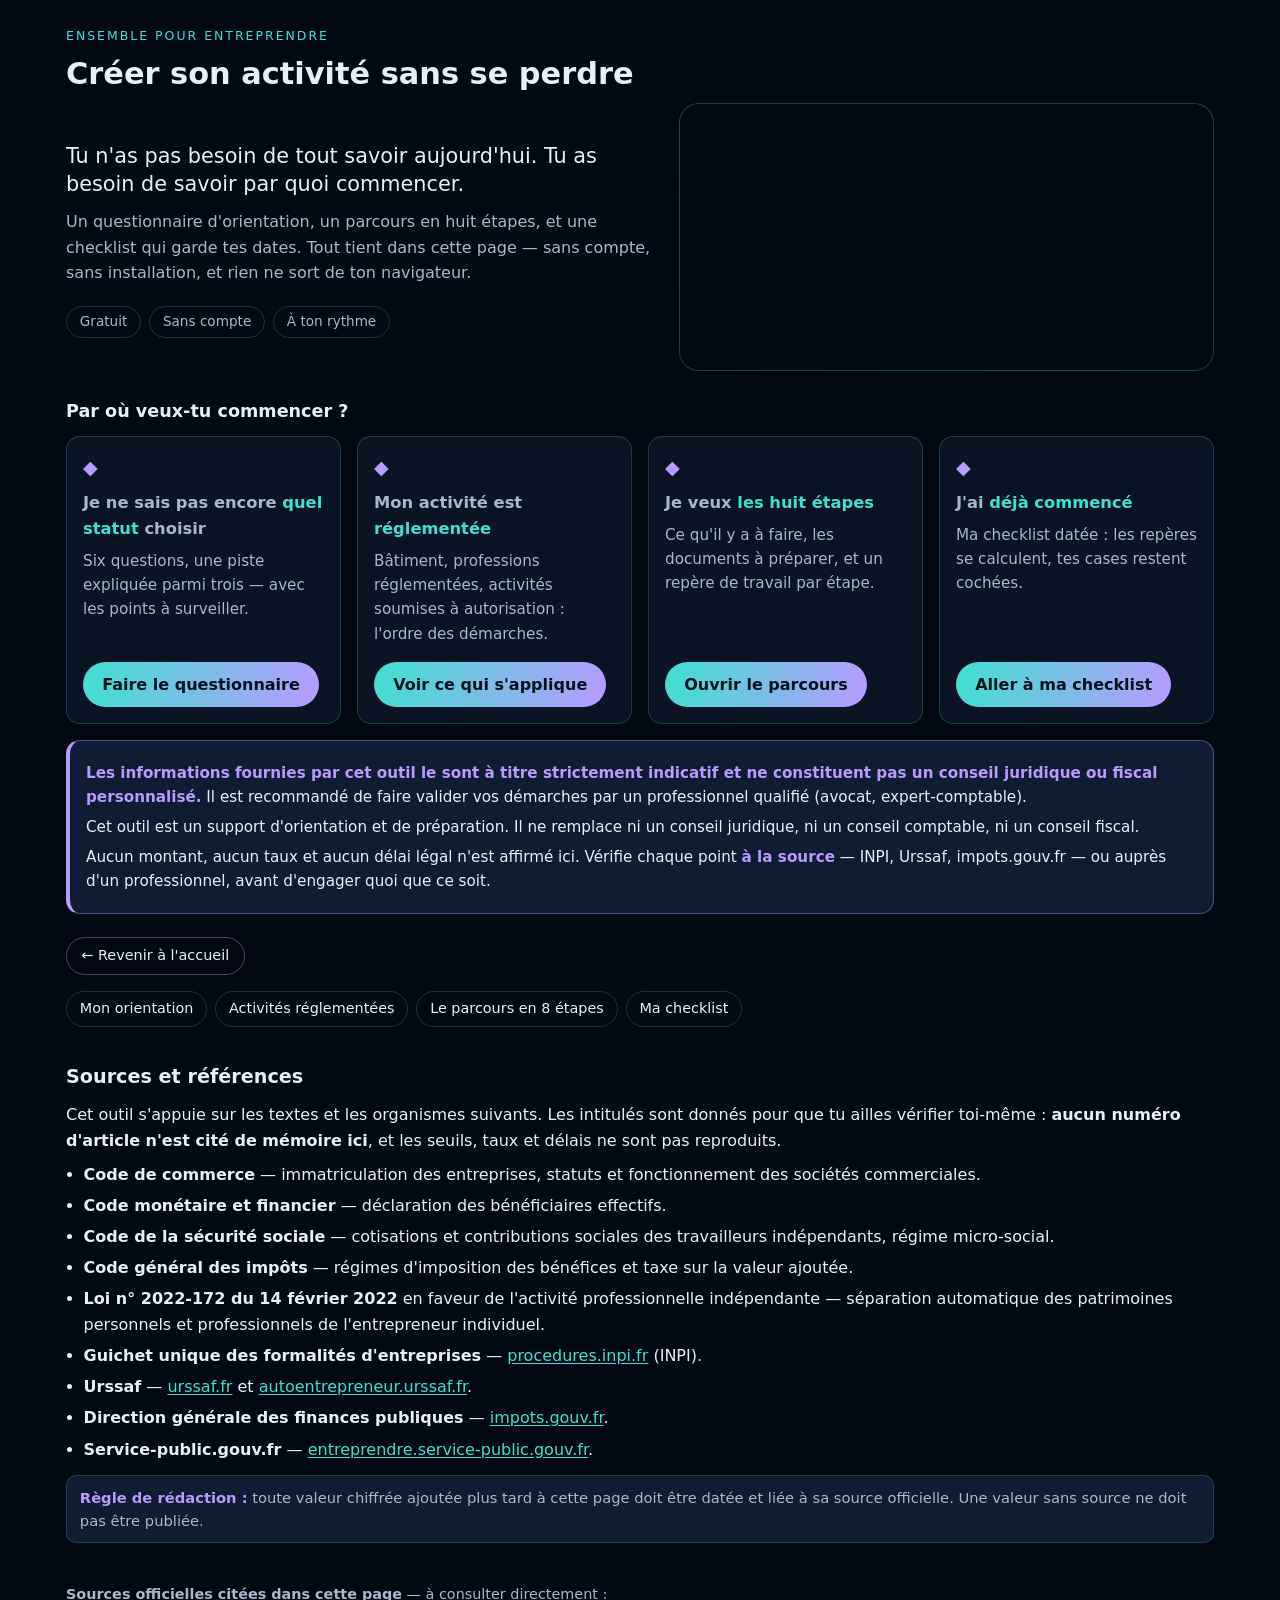
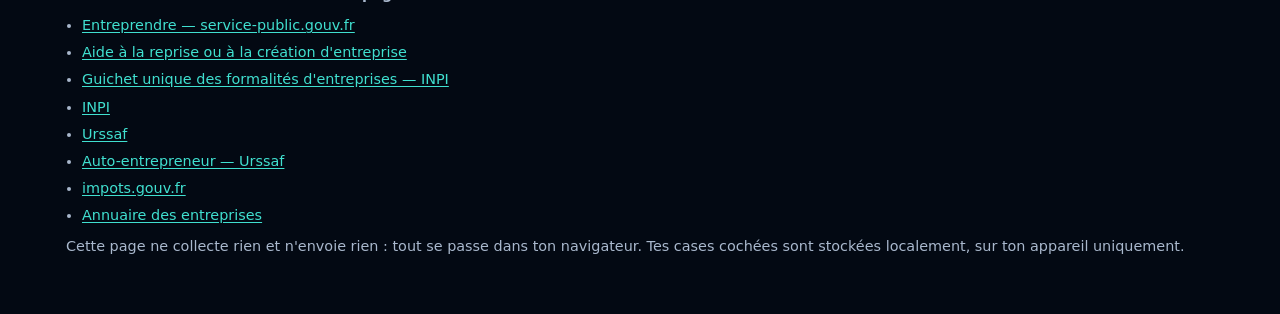
==== commit 9a44ac7d: "Accueil à cartes, chemin des huit étapes en 3D, mise en page large" ====
--- a/index.html
+++ b/index.html
@@ -146,7 +146,7 @@
     border:1px solid var(--bordure);border-radius:20px;overflow:hidden;
     background:radial-gradient(120% 120% at 70% 10%, rgba(64,224,208,.10), rgba(3,9,19,0) 60%), var(--panneau)
   }
-  #chemin-3d{display:block;width:100%;height:auto}
+  .chemin-video{display:block;width:100%;height:auto;background:#030913}
   .titre-accueil{font-size:1.1rem;margin:1.6rem 0 .7rem}
   .cartes-choix{display:grid;gap:1rem;grid-template-columns:repeat(auto-fit,minmax(250px,1fr))}
   .choix{display:flex;flex-direction:column;margin:0}
@@ -202,7 +202,9 @@
         </ul>
       </div>
       <div class="scene">
-        <canvas id="chemin-3d" width="900" height="600" role="img" aria-label="Le chemin des huit étapes, dessiné en perspective"></canvas>
+        <video id="chemin-video" class="chemin-video" src="chemin-des-huit-etapes.mp4"
+               autoplay muted loop playsinline preload="auto"
+               aria-label="Le chemin des huit étapes : une route de nuit traverse les dossiers et mène à l'entreprise qui se construit"></video>
       </div>
     </div>
 
@@ -841,411 +843,18 @@
 
   construireChecklist();
 
-  /* ---------------- Le chemin des huit étapes, vu en perspective ----------
-     La scène : une route de nuit qui traverse la paperasse, un trait lumineux
-     qui s'y fraie un chemin, huit bornes numérotées — et, au bout, le
-     bâtiment qui se monte étage par étage : l'entreprise, avec l'éclat du
-     moment où elle est là.
-     Écrit à la main sur <canvas> : aucune bibliothèque, aucun réseau.
-     Tout est périodique, donc la boucle de douze secondes est parfaite.
-     La caméra avance vers les z décroissants : un objet est devant nous quand
-     sa distance (cz - z) est positive, et il grossit à mesure qu'on approche.
-     Le trait lumineux est turquoise et non jaune : la charte du site interdit
-     l'orange et le jaune.
-     Tout est facultatif — sans canvas (DOM simulé des audits) ou si le
-     mouvement est réduit, on dessine une image fixe. Jamais d'exception. */
-  function dessinerChemin(){
-    var scene = document.getElementById("chemin-3d");
-    if(!scene || typeof scene.getContext !== "function"){ return; }
-
-    var ctx;
-    try{ ctx = scene.getContext("2d"); }catch(erreur){ ctx = null; }
-    if(!ctx){ return; }
-
-    var largeur = 900, hauteur = 600;
-    var FOCALE = 900;            /* ouverture de la caméra */
-    var DEMI = 190;              /* demi-largeur du ruban de chemin */
-    var ECART = 380;             /* distance entre deux bornes */
-    var BOUCLE = ECART * 8;      /* huit bornes par tour : la boucle est parfaite */
-    var HAUTEUR_CAM = 75;        /* la caméra, au-dessus du sol */
-    var HAUTEUR_BORNE = 45;      /* la borne, au-dessus du sol */
-    var PLONGEE = 0.21;          /* la caméra regarde un peu vers le bas :
-                                    sans cette plongée, la route s'écrase contre
-                                    l'horizon et se lit comme un simple fil */
-    var COS_P = Math.cos(PLONGEE), SIN_P = Math.sin(PLONGEE);
-    var CENTRE_Y = hauteur * 0.5;
-    var HORIZON = CENTRE_Y - FOCALE * Math.tan(PLONGEE);
-    var DUREE = 12000;
-    var PAS = 40;
-    var PORTEE = 3200;
-    var ECART_PAPIER = 130;      /* un rang de dossiers tous les 130 unités */
-    var ECART_PULSE = 760;       /* un trait lumineux tous les 760 unités */
-    var DEMI_BATIMENT = 135;     /* au bout du chemin : le bâtiment, l'entreprise */
-    var PROF_BATIMENT = 110;
-    var HAUTEUR_BATIMENT = 330;
-    var DIST_BATIMENT = BOUCLE / 2;
-
-    function axe(z){             /* le tracé du chemin, qui serpente doucement :
-                                    un virage trop ample sort du champ de la
-                                    caméra et la route n'est plus dans l'axe */
-      return 70 * Math.sin((2 * Math.PI * z) / BOUCLE);
-    }
-
-    /* y = hauteur au-dessus du sol ; le sol est à zéro, le ciel au-dessus.
-       La caméra est inclinée de PLONGEE vers le bas. */
-    function projeter(x, y, z, cz){
-      var distance = cz - z;
-      if(distance < 40){ return null; }
-      var rel = y - HAUTEUR_CAM;
-      var profondeur = -rel * SIN_P + distance * COS_P;
-      if(profondeur < 40){ return null; }
-      var vertical = rel * COS_P + distance * SIN_P;
-      var echelle = FOCALE / profondeur;
-      return {
-        x:largeur / 2 + (x - axe(cz)) * echelle,
-        y:CENTRE_Y - vertical * echelle,
-        echelle:echelle,
-        distance:distance
-      };
-    }
-
-    function bruit(m){           /* un hasard stable, pour varier la paperasse */
-      var v = Math.sin(m * 12.9898) * 43758.5453;
-      return v - Math.floor(v);
-    }
-
-    function face(a, b, c, d, couleur){
-      ctx.beginPath();
-      ctx.moveTo(a.x, a.y);
-      ctx.lineTo(b.x, b.y);
-      ctx.lineTo(c.x, c.y);
-      ctx.lineTo(d.x, d.y);
-      ctx.closePath();
-      ctx.fillStyle = couleur;
-      ctx.fill();
-    }
-
-    /* un tas de paperasse : trois faces suffisent, vues depuis la route */
-    function tas(cx, z, demiL, demiP, hauteur, voile, cz){
-      var x0 = cx - demiL, x1 = cx + demiL;
-      var zAv = z + demiP, zAr = z - demiP;
-      var bg = projeter(x0, 0, zAv, cz), bd = projeter(x1, 0, zAv, cz);
-      var hg = projeter(x0, hauteur, zAv, cz), hd = projeter(x1, hauteur, zAv, cz);
-      var hgAr = projeter(x0, hauteur, zAr, cz), hdAr = projeter(x1, hauteur, zAr, cz);
-      if(!bg || !bd || !hg || !hd || !hgAr || !hdAr){ return; }
-      face(bg, bd, hd, hg, "rgba(32,47,72," + (0.92 * voile).toFixed(3) + ")");
-      face(hg, hd, hdAr, hgAr, "rgba(146,166,196," + (0.92 * voile).toFixed(3) + ")");
-      /* les tranches de papier attrapent la lumière : c'est ce qui fait
-         lire une pile de dossiers, et pas un bloc sombre */
-      ctx.beginPath();
-      ctx.moveTo(hg.x, hg.y);
-      ctx.lineTo(hd.x, hd.y);
-      ctx.lineTo(hdAr.x, hdAr.y);
-      ctx.lineTo(hgAr.x, hgAr.y);
-      ctx.closePath();
-      ctx.strokeStyle = "rgba(214,228,246," + (0.5 * voile).toFixed(3) + ")";
-      ctx.lineWidth = Math.max(0.7, 1.6 * hg.echelle);
-      ctx.stroke();
-      var flanc = (cx > axe(cz)) ? x0 : x1;   /* le côté qu'on voit depuis la route */
-      var f1 = projeter(flanc, 0, zAv, cz), f2 = projeter(flanc, 0, zAr, cz);
-      var f3 = projeter(flanc, hauteur, zAr, cz), f4 = projeter(flanc, hauteur, zAv, cz);
-      if(f1 && f2 && f3 && f4){ face(f1, f2, f3, f4, "rgba(58,76,106," + (0.88 * voile).toFixed(3) + ")"); }
-    }
-
-    /* au bout du chemin : le bâtiment, monté étage par étage */
-    function batiment(cx, z, cz, montee){
-      var h = HAUTEUR_BATIMENT * montee;
-      if(h < 5){ return null; }
-      var x0 = cx - DEMI_BATIMENT, x1 = cx + DEMI_BATIMENT;
-      var zAv = z + PROF_BATIMENT, zAr = z - PROF_BATIMENT;
-      var bg = projeter(x0, 0, zAv, cz), bd = projeter(x1, 0, zAv, cz);
-      var hg = projeter(x0, h, zAv, cz), hd = projeter(x1, h, zAv, cz);
-      var hgAr = projeter(x0, h, zAr, cz), hdAr = projeter(x1, h, zAr, cz);
-      if(!bg || !bd || !hg || !hd || !hgAr || !hdAr){ return null; }
-
-      face(bg, bd, hd, hg, "rgba(64,224,208,.09)");
-      face(hg, hd, hdAr, hgAr, "rgba(183,155,255,.13)");
-
-      ctx.strokeStyle = "rgba(64,224,208,.8)";
-      ctx.lineWidth = 1.6;
-      ctx.beginPath();
-      ctx.moveTo(hg.x, hg.y);
-      ctx.lineTo(hd.x, hd.y);
-      ctx.lineTo(hdAr.x, hdAr.y);
-      ctx.lineTo(hgAr.x, hgAr.y);
-      ctx.closePath();
-      ctx.moveTo(bg.x, bg.y);
-      ctx.lineTo(hg.x, hg.y);
-      ctx.moveTo(bd.x, bd.y);
-      ctx.lineTo(hd.x, hd.y);
-      ctx.moveTo(hgAr.x, hgAr.y);
-      ctx.lineTo(hdAr.x, hdAr.y);
-      ctx.stroke();
-
-      /* les planchers, pour qu'on voie les étages se monter */
-      for(var e = 1; e < 3; e += 1){
-        var yE = (h / 3) * e;
-        var g1 = projeter(x0, yE, zAv, cz), g2 = projeter(x1, yE, zAv, cz);
-        var g3 = projeter(x1, yE, zAr, cz), g4 = projeter(x0, yE, zAr, cz);
-        if(g1 && g2 && g3 && g4){
-          ctx.beginPath();
-          ctx.moveTo(g1.x, g1.y);
-          ctx.lineTo(g2.x, g2.y);
-          ctx.lineTo(g3.x, g3.y);
-          ctx.lineTo(g4.x, g4.y);
-          ctx.strokeStyle = "rgba(183,155,255,.35)";
-          ctx.lineWidth = 1;
-          ctx.stroke();
-        }
-      }
-
-      /* l'enseigne : une bande allumée en façade */
-      var e1 = projeter(x0 + 26, h * 0.62, zAv, cz), e2 = projeter(x1 - 26, h * 0.62, zAv, cz);
-      if(e1 && e2){
-        ctx.beginPath();
-        ctx.moveTo(e1.x, e1.y);
-        ctx.lineTo(e2.x, e2.y);
-        ctx.strokeStyle = "rgba(235,255,252,.85)";
-        ctx.lineWidth = Math.max(1.4, 5 * e1.echelle);
-        ctx.lineCap = "round";
-        ctx.stroke();
-      }
-
-      /* l'intérieur qui s'allume */
-      var centre = projeter(cx, h * 0.45, z, cz);
-      if(centre){
-        var rayonLueur = Math.max(24, 170 * centre.echelle);
-        var lueurBat = ctx.createRadialGradient(centre.x, centre.y, 1, centre.x, centre.y, rayonLueur);
-        lueurBat.addColorStop(0, "rgba(64,224,208,.26)");
-        lueurBat.addColorStop(1, "rgba(64,224,208,0)");
-        ctx.beginPath();
-        ctx.arc(centre.x, centre.y, rayonLueur, 0, Math.PI * 2);
-        ctx.fillStyle = lueurBat;
-        ctx.fill();
-      }
-      return projeter(cx, 0, zAv, cz);
-    }
-
-    function dessinerImage(cz, progres){
-      ctx.clearRect(0, 0, largeur, hauteur);
-
-      /* le ciel */
-      var ciel = ctx.createLinearGradient(0, 0, 0, HORIZON + 40);
-      ciel.addColorStop(0, "#050b18");
-      ciel.addColorStop(1, "#0a1729");
-      ctx.fillStyle = ciel;
-      ctx.fillRect(0, 0, largeur, HORIZON + 40);
-
-      /* le sol */
-      ctx.fillStyle = "#030913";
-      ctx.fillRect(0, HORIZON, largeur, hauteur - HORIZON);
-
-      /* le ruban du chemin, du plus loin au plus proche */
-      var borneCourante = Math.floor(cz / ECART);
-      var z, suivant, a1, b1, a2, b2, intensite;
-      for(z = cz - PORTEE; z < cz + 240; z += PAS){
-        suivant = z + PAS;
-        a1 = projeter(axe(z) - DEMI, 0, z, cz);
-        b1 = projeter(axe(z) + DEMI, 0, z, cz);
-        a2 = projeter(axe(suivant) - DEMI, 0, suivant, cz);
-        b2 = projeter(axe(suivant) + DEMI, 0, suivant, cz);
-        if(!a1 || !b1 || !a2 || !b2){ continue; }
-        intensite = Math.pow(Math.max(0, 1 - a1.distance / PORTEE), 1.6);
-
-        ctx.beginPath();
-        ctx.moveTo(a1.x, a1.y);
-        ctx.lineTo(b1.x, b1.y);
-        ctx.lineTo(b2.x, b2.y);
-        ctx.lineTo(a2.x, a2.y);
-        ctx.closePath();
-        ctx.fillStyle = "rgba(18,38,62," + (0.2 + intensite * 0.8).toFixed(3) + ")";
-        ctx.fill();
-
-        /* les deux bordures turquoise */
-        ctx.beginPath();
-        ctx.moveTo(a1.x, a1.y);
-        ctx.lineTo(a2.x, a2.y);
-        ctx.moveTo(b1.x, b1.y);
-        ctx.lineTo(b2.x, b2.y);
-        ctx.strokeStyle = "rgba(64,224,208," + (0.05 + intensite * 0.7).toFixed(3) + ")";
-        ctx.lineWidth = Math.max(0.6, Math.min(5, 4 * a1.echelle));
-        ctx.stroke();
-      }
-
-      /* la ligne médiane, qui défile avec la caméra */
-      for(z = cz - PORTEE + (cz % (2 * PAS)); z < cz + 200; z += 2 * PAS){
-        var m1 = projeter(axe(z), 0, z, cz);
-        var m2 = projeter(axe(z + PAS * 0.7), 0, z + PAS * 0.7, cz);
-        if(!m1 || !m2){ continue; }
-        intensite = Math.pow(Math.max(0, 1 - m1.distance / PORTEE), 1.6);
-        ctx.beginPath();
-        ctx.moveTo(m1.x, m1.y);
-        ctx.lineTo(m2.x, m2.y);
-        ctx.strokeStyle = "rgba(183,155,255," + (0.04 + intensite * 0.5).toFixed(3) + ")";
-        ctx.lineWidth = Math.max(0.6, Math.min(6, 7 * m1.echelle));
-        ctx.stroke();
-      }
-
-      /* la route passe ENTRE les dossiers : une pile de chaque côté,
-         collée au bord du chemin, et haute — un couloir de paperasse */
-      var premierLot = Math.floor((cz - PORTEE) / ECART_PAPIER) - 1;
-      var dernierLot = Math.floor((cz + 100) / ECART_PAPIER) + 1;
-      for(var m = premierLot; m <= dernierLot; m += 1){
-        var zt = m * ECART_PAPIER;
-        var dt = cz - zt;
-        if(dt < 150 || dt > PORTEE){ continue; }
-        var voileLot = Math.pow(Math.max(0, 1 - dt / PORTEE), 0.8);
-        for(var c = 0; c < 2; c += 1){
-          var graine = m * 2 + c;
-          var r1 = bruit(graine), r2 = bruit(graine + 7.5), r3 = bruit(graine + 3.25);
-          var cote = (c === 0) ? -1 : 1;
-          var xc = axe(zt) + cote * (DEMI + 42 + r1 * 70);
-          tas(xc, zt, 36 + r2 * 34, 26 + r3 * 24, 80 + r1 * 260, voileLot, cz);
-        }
-      }
-
-      /* le trait lumineux qui s'avance sur le chemin */
-      var premierTrait = Math.floor((cz - PORTEE) / ECART_PULSE) - 1;
-      var dernierTrait = Math.floor((cz + 100) / ECART_PULSE) + 1;
-      for(var q = premierTrait; q <= dernierTrait; q += 1){
-        var zp = q * ECART_PULSE;
-        var dp = cz - zp;
-        if(dp < 90 || dp > PORTEE){ continue; }
-        var bout = projeter(axe(zp), 2, zp, cz);
-        var queue = projeter(axe(zp + 170), 2, zp + 170, cz);
-        if(!bout || !queue){ continue; }
-        var voileT = Math.pow(Math.max(0, 1 - dp / PORTEE), 1.1);
-        ctx.beginPath();
-        ctx.moveTo(queue.x, queue.y);
-        ctx.lineTo(bout.x, bout.y);
-        ctx.strokeStyle = "rgba(64,224,208," + (0.8 * voileT).toFixed(3) + ")";
-        ctx.lineWidth = Math.max(1, Math.min(10, 10 * bout.echelle));
-        ctx.lineCap = "round";
-        ctx.stroke();
-        var rayonTrait = Math.max(2, Math.min(15, 12 * bout.echelle));
-        var halo = ctx.createRadialGradient(bout.x, bout.y, 0, bout.x, bout.y, rayonTrait * 5);
-        halo.addColorStop(0, "rgba(200,255,250," + (0.7 * voileT).toFixed(3) + ")");
-        halo.addColorStop(1, "rgba(64,224,208,0)");
-        ctx.beginPath();
-        ctx.arc(bout.x, bout.y, rayonTrait * 5, 0, Math.PI * 2);
-        ctx.fillStyle = halo;
-        ctx.fill();
-        ctx.beginPath();
-        ctx.arc(bout.x, bout.y, rayonTrait, 0, Math.PI * 2);
-        ctx.fillStyle = "rgba(238,255,252," + Math.min(1, 0.95 * voileT).toFixed(3) + ")";
-        ctx.fill();
-      }
-
-      /* les huit bornes numérotées, celle du moment allumée */
-      for(var n = borneCourante - 8; n <= borneCourante + 2; n += 1){
-        var zBorne = n * ECART;
-        var sol = projeter(axe(zBorne), 0, zBorne, cz);
-        var haut = projeter(axe(zBorne), HAUTEUR_BORNE, zBorne, cz);
-        if(!sol || !haut){ continue; }
-        var numero = ((n - 1) % 8 + 8) % 8 + 1;
-        var actuelle = (n === borneCourante);
-        var utile = Math.max(0, 1 - sol.distance / PORTEE);
-        var alpha = 0.12 + Math.pow(utile, 1.2) * 0.88;
-        /* Une borne trop proche deviendrait énorme et mangerait la scène :
-           on borne son rayon, et elle s'efface en sortant du cadre. */
-        var rayon = Math.min(30, Math.max(3, 30 * haut.echelle));
-        /* Une borne trop proche sort du cadre : son mât traverserait l'image
-           comme un grand trait. On la laisse disparaître avant. */
-        if(sol.distance < 300){ continue; }
-        var sortie = Math.min(1, Math.max(0, (sol.distance - 300) / 260));
-        alpha *= sortie;
-
-        ctx.beginPath();
-        ctx.moveTo(sol.x, sol.y);
-        ctx.lineTo(haut.x, haut.y);
-        ctx.strokeStyle = "rgba(64,224,208," + (alpha * 0.45).toFixed(3) + ")";
-        ctx.lineWidth = Math.max(0.8, Math.min(4, 3 * sol.echelle));
-        ctx.stroke();
-
-        if(actuelle){
-          ctx.beginPath();
-          ctx.arc(haut.x, haut.y, rayon * 2, 0, Math.PI * 2);
-          ctx.fillStyle = "rgba(183,155,255,.14)";
-          ctx.fill();
-        }
-        ctx.beginPath();
-        ctx.arc(haut.x, haut.y, rayon, 0, Math.PI * 2);
-        ctx.fillStyle = actuelle ? "#b79bff" : "rgba(64,224,208," + Math.min(1, alpha).toFixed(3) + ")";
-        ctx.fill();
-
-        ctx.fillStyle = "#04121a";
-        ctx.font = "bold " + Math.max(7, rayon * 1.1).toFixed(1) + "px system-ui, sans-serif";
-        ctx.textAlign = "center";
-        ctx.textBaseline = "middle";
-        ctx.fillText(String(numero), haut.x, haut.y + rayon * 0.06);
-      }
-
-      /* au bout du chemin : l'entreprise, qui se monte étage par étage */
-      var base = Math.floor(cz / BOUCLE) * BOUCLE;
-      var zBat = base + DIST_BATIMENT;
-      if(zBat > cz){ zBat -= BOUCLE; }
-      var dBat = cz - zBat;
-      var xBat = axe(zBat) + 330;
-      var montee = Math.min(1, Math.max(0, (DIST_BATIMENT - dBat) / (DIST_BATIMENT * 0.72)));
-      var eclat = Math.min(1, Math.max(0, 1 - Math.abs(dBat - 430) / 430));
-      var pied = null;
-      if(dBat > 320){ pied = batiment(xBat, zBat, cz, montee); }
-
-      /* la brume : le lointain se fond dans le ciel */
-      var brume = ctx.createLinearGradient(0, HORIZON - 70, 0, HORIZON + 150);
-      brume.addColorStop(0, "#050b18");
-      brume.addColorStop(1, "rgba(3,9,19,0)");
-      ctx.fillStyle = brume;
-      ctx.fillRect(0, 0, largeur, HORIZON + 150);
-
-      /* une lueur à l'horizon, posée par-dessus la brume */
-      var lueur = ctx.createRadialGradient(largeur / 2, HORIZON, 10, largeur / 2, HORIZON, 460);
-      lueur.addColorStop(0, "rgba(64,224,208,.16)");
-      lueur.addColorStop(1, "rgba(64,224,208,0)");
-      ctx.fillStyle = lueur;
-      ctx.fillRect(0, 0, largeur, HORIZON + 160);
-
-      /* l'éclat, au moment où l'entreprise est là : des ondes, puis un flash */
-      if(eclat > 0.01 && pied){
-        for(var r = 0; r < 3; r += 1){
-          var rayonOnde = (1 - eclat) * (240 + r * 160) + 30;
-          ctx.save();
-          ctx.translate(pied.x, pied.y);
-          ctx.scale(1, 0.42);
-          ctx.beginPath();
-          ctx.arc(0, 0, rayonOnde, 0, Math.PI * 2);
-          ctx.strokeStyle = "rgba(183,155,255," + (0.5 * eclat).toFixed(3) + ")";
-          ctx.lineWidth = 2 + 3 * eclat;
-          ctx.stroke();
-          ctx.restore();
-        }
-        ctx.fillStyle = "rgba(190,255,248," + (0.15 * eclat).toFixed(3) + ")";
-        ctx.fillRect(0, 0, largeur, hauteur);
-      }
-    }
-
-    var mouvementReduit = false;
+  /* La scène du chemin est une vidéo : elle tourne toute seule, en boucle.
+     Si le système demande de réduire les mouvements, on la met en pause sur
+     sa première image au lieu de la faire jouer. Rien d'autre à faire ici. */
+  (function(){
+    var video = document.getElementById("chemin-video");
+    if(!video || typeof video.pause !== "function"){ return; }
+    var calme = false;
     try{
-      mouvementReduit = !!(window.matchMedia && window.matchMedia("(prefers-reduced-motion: reduce)").matches);
-    }catch(erreur){ mouvementReduit = false; }
-
-    if(mouvementReduit || typeof window.requestAnimationFrame !== "function"){
-      dessinerImage(-700, 0.6);   /* une image fixe : devant le bâtiment */
-      return;
-    }
-
-    var depart = Date.now();
-    function boucle(){
-      var ecoule = (Date.now() - depart) % DUREE;
-      var part = ecoule / DUREE;
-      /* la caméra avance : elle va vers les z décroissants */
-      dessinerImage(-part * BOUCLE, part);
-      window.requestAnimationFrame(boucle);
-    }
-    boucle();
-  }
-
-  dessinerChemin();
+      calme = !!(window.matchMedia && window.matchMedia("(prefers-reduced-motion: reduce)").matches);
+    }catch(erreur){ calme = false; }
+    if(calme){ try{ video.pause(); }catch(erreur){ /* rien */ } }
+  })();
 })();
 </script>
 </body>
